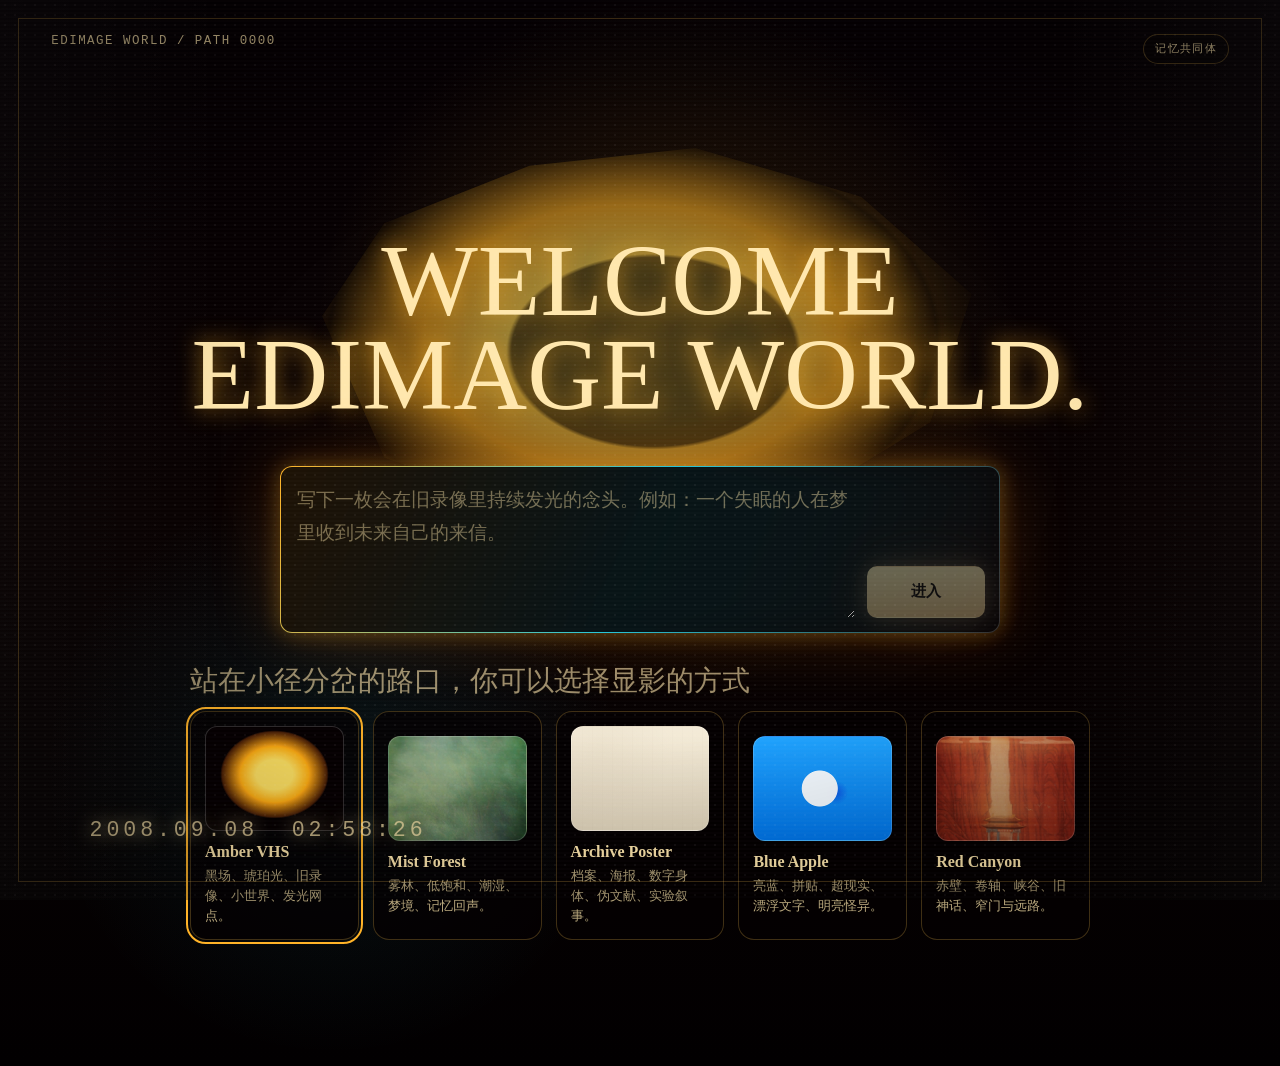
==== index.html @ e10f52cd "Add files via upload" ====
<!doctype html>
<html lang="zh-CN">
<head>
  <meta charset="UTF-8" />
  <meta name="viewport" content="width=device-width, initial-scale=1.0" />
  <title>EDIMAGE WORLD</title>

  <style>
    :root {
      --bg: #040002;
      --panel: rgba(5, 1, 2, 0.72);
      --panel-strong: rgba(5, 1, 2, 0.9);
      --text: #ffe7ad;
      --text-soft: rgba(255, 231, 173, 0.72);
      --text-faint: rgba(255, 231, 173, 0.42);
      --accent: #ffb328;
      --accent-hot: #ffdc5c;
      --accent-dark: #170905;
      --line: rgba(255, 198, 82, 0.24);
      --line-strong: rgba(255, 198, 82, 0.48);
      --cyan: #25c5d8;
      --danger: #e94f74;
      --shadow: 0 0 22px rgba(255, 180, 46, 0.32), 0 0 70px rgba(255, 123, 18, 0.2);
      --serif: "Iowan Old Style", "Songti SC", "STSong", "Noto Serif CJK SC", Georgia, serif;
      --mono: "Menlo", "Monaco", "Courier New", monospace;
      --ease: cubic-bezier(0.19, 1, 0.22, 1);
    }

    body[data-theme="amber"] {
      --bg: #040002;
      --panel: rgba(5, 1, 2, 0.72);
      --panel-strong: rgba(5, 1, 2, 0.9);
      --text: #ffe7ad;
      --text-soft: rgba(255, 231, 173, 0.72);
      --text-faint: rgba(255, 231, 173, 0.42);
      --accent: #ffb328;
      --accent-hot: #ffdc5c;
      --accent-dark: #170905;
      --line: rgba(255, 198, 82, 0.24);
      --line-strong: rgba(255, 198, 82, 0.48);
      --cyan: #25c5d8;
      --shadow: 0 0 22px rgba(255, 180, 46, 0.32), 0 0 70px rgba(255, 123, 18, 0.2);
      --serif: "Iowan Old Style", "Songti SC", "STSong", "Noto Serif CJK SC", Georgia, serif;
    }

    body[data-theme="mist"] {
      --bg: #07130d;
      --panel: rgba(12, 31, 23, 0.62);
      --panel-strong: rgba(8, 22, 16, 0.92);
      --text: #e8f1d4;
      --text-soft: rgba(232, 241, 212, 0.74);
      --text-faint: rgba(232, 241, 212, 0.42);
      --accent: #d4e8a3;
      --accent-hot: #f1ffd0;
      --accent-dark: #102015;
      --line: rgba(221, 239, 181, 0.25);
      --line-strong: rgba(221, 239, 181, 0.54);
      --cyan: #a5d4be;
      --shadow: 0 0 35px rgba(193, 224, 170, 0.22), 0 0 90px rgba(45, 97, 65, 0.38);
      --serif: Georgia, "Songti SC", serif;
    }

    body[data-theme="archive"] {
      --bg: #dededb;
      --panel: rgba(255, 255, 255, 0.72);
      --panel-strong: rgba(246, 246, 243, 0.94);
      --text: #1d1d1d;
      --text-soft: rgba(29, 29, 29, 0.68);
      --text-faint: rgba(29, 29, 29, 0.38);
      --accent: #345bc7;
      --accent-hot: #111111;
      --accent-dark: #ffffff;
      --line: rgba(0, 0, 0, 0.22);
      --line-strong: rgba(0, 0, 0, 0.45);
      --cyan: #345bc7;
      --shadow: 0 18px 80px rgba(0, 0, 0, 0.13);
      --serif: Didot, "Bodoni 72", Georgia, "Songti SC", serif;
    }

    body[data-theme="blueapple"] {
      --bg: #0087f7;
      --panel: rgba(255, 255, 255, 0.17);
      --panel-strong: rgba(255, 255, 255, 0.23);
      --text: #ffffff;
      --text-soft: rgba(255, 255, 255, 0.78);
      --text-faint: rgba(255, 255, 255, 0.46);
      --accent: #0714d8;
      --accent-hot: #ffffff;
      --accent-dark: #ffffff;
      --line: rgba(255, 255, 255, 0.38);
      --line-strong: rgba(255, 255, 255, 0.7);
      --cyan: #d6efff;
      --shadow: 0 20px 90px rgba(0, 48, 180, 0.25);
      --serif: Georgia, "Courier New", serif;
    }

    body[data-theme="redcanyon"] {
      --bg: #3b0802;
      --panel: rgba(42, 7, 2, 0.64);
      --panel-strong: rgba(33, 4, 1, 0.92);
      --text: #fff1d4;
      --text-soft: rgba(255, 241, 212, 0.76);
      --text-faint: rgba(255, 230, 190, 0.42);
      --accent: #d7aa62;
      --accent-hot: #ffe1a0;
      --accent-dark: #2a0702;
      --line: rgba(255, 218, 153, 0.28);
      --line-strong: rgba(255, 218, 153, 0.56);
      --cyan: #c3dfdf;
      --shadow: 0 20px 76px rgba(103, 18, 7, 0.44);
      --serif: "Iowan Old Style", "Songti SC", Georgia, serif;
    }

    * {
      box-sizing: border-box;
    }

    html {
      min-height: 100%;
      background: var(--bg);
    }

    body {
      min-height: 100vh;
      margin: 0;
      color: var(--text);
      font-family: var(--serif);
      background: var(--bg);
      overflow-x: hidden;
      transition: background 520ms ease, color 520ms ease;
    }

    body[data-theme="amber"] {
      background:
        radial-gradient(circle at 52% 32%, rgba(255, 186, 44, 0.13), transparent 22rem),
        radial-gradient(circle at 26% 72%, rgba(32, 181, 204, 0.1), transparent 18rem),
        linear-gradient(180deg, #050003 0%, #090202 48%, #020001 100%);
    }

    body[data-theme="mist"] {
      background:
        linear-gradient(rgba(11, 46, 29, 0.08), rgba(2, 20, 13, 0.34)),
        url("pic/skin-mist.jpeg") center / cover,
        linear-gradient(180deg, #5f8066 0%, #1b3d2c 48%, #07130d 100%);
    }

    body[data-theme="archive"] {
      background:
        linear-gradient(rgba(247, 239, 220, 0.42), rgba(226, 214, 190, 0.54)),
        radial-gradient(circle at 24% 18%, rgba(126, 101, 62, 0.12), transparent 28rem),
        radial-gradient(circle at 74% 82%, rgba(105, 85, 54, 0.1), transparent 24rem),
        linear-gradient(90deg, rgba(94, 74, 44, 0.035) 1px, transparent 1px),
        linear-gradient(180deg, #eee5d2 0%, #d9ccb3 100%);
      background-size: auto, auto, auto, 12px 12px, auto;
    }

    body[data-theme="blueapple"] {
      background:
        linear-gradient(rgba(0, 129, 238, 0.45), rgba(0, 117, 233, 0.68)),
        radial-gradient(circle at 50% 35%, rgba(255,255,255,0.16), transparent 18rem),
        linear-gradient(180deg, #1aa4ff 0%, #0075e9 100%);
    }

    body[data-theme="redcanyon"] {
      background:
        linear-gradient(rgba(54, 5, 0, 0.1), rgba(54, 5, 0, 0.38)),
        url("pic/skin-redcanyon.jpeg") center / cover,
        #3b0802;
    }

    body::before,
    body::after {
      position: fixed;
      inset: 0;
      pointer-events: none;
      content: "";
      z-index: 20;
    }

    body::before {
      opacity: 0.32;
      mix-blend-mode: screen;
      background-image:
        linear-gradient(rgba(255, 255, 255, 0.035) 50%, transparent 50%),
        radial-gradient(circle, rgba(255, 255, 255, 0.16) 1px, transparent 1.2px);
      background-size: 100% 4px, 10px 10px;
    }

    body[data-theme="archive"]::before {
      opacity: 0.16;
      mix-blend-mode: multiply;
      background-image:
        linear-gradient(rgba(0, 0, 0, 0.06) 50%, transparent 50%),
        radial-gradient(circle, rgba(0, 0, 0, 0.14) 1px, transparent 1.3px);
    }

    body[data-theme="redcanyon"]::before {
      opacity: 0.28;
      mix-blend-mode: multiply;
      background-image:
        linear-gradient(90deg, rgba(60, 7, 0, 0.18) 1px, transparent 1px),
        radial-gradient(circle, rgba(255, 236, 184, 0.1) 1px, transparent 1.3px);
      background-size: 18px 100%, 11px 11px;
    }

    body::after {
      background:
        linear-gradient(90deg, rgba(255,255,255,0.02), transparent 18%, transparent 82%, rgba(255,255,255,0.018)),
        radial-gradient(ellipse at center, transparent 46%, rgba(0,0,0,0.32) 100%);
    }

    button,
    textarea,
    input {
      font: inherit;
    }

    button {
      cursor: pointer;
    }

    .app {
      position: relative;
      min-height: 100vh;
      isolation: isolate;
    }

    .vhs-frame {
      position: fixed;
      inset: 18px;
      border: 1px solid var(--line);
      pointer-events: none;
      z-index: 5;
    }

    .status-line {
      position: fixed;
      left: clamp(18px, 4vw, 58px);
      right: clamp(18px, 4vw, 58px);
      top: clamp(14px, 3vw, 34px);
      display: flex;
      justify-content: space-between;
      gap: 16px;
      color: var(--text-soft);
      font-family: var(--mono);
      font-size: clamp(0.62rem, 1vw, 0.78rem);
      letter-spacing: 0.12em;
      text-transform: uppercase;
      z-index: 6;
    }

    .knowledge-btn {
      border: 1px solid var(--line);
      color: var(--text-soft);
      background: rgba(0, 0, 0, 0.14);
      border-radius: 999px;
      padding: 7px 11px;
      font-family: var(--mono);
      font-size: 0.68rem;
      letter-spacing: 0.12em;
      text-transform: uppercase;
    }

    body[data-theme="archive"] .knowledge-btn {
      background: rgba(255,255,255,0.45);
    }

    .timestamp {
      position: fixed;
      left: clamp(20px, 7vw, 116px);
      bottom: clamp(20px, 5vw, 58px);
      z-index: 6;
      color: var(--text-soft);
      font-family: var(--mono);
      font-size: clamp(0.82rem, 2vw, 1.35rem);
      letter-spacing: 0.18em;
      text-shadow: 0 0 18px currentColor;
    }

    .world-relic {
      position: fixed;
      top: clamp(90px, 12vh, 130px);
      left: 50%;
      width: min(54vw, 720px);
      aspect-ratio: 1.5 / 1;
      transform: translateX(-50%);
      pointer-events: none;
      opacity: 0.55;
      z-index: -1;
      animation: relicDrift 9s var(--ease) infinite alternate;
    }

    .relic-shell {
      position: absolute;
      inset: 1% 0 3%;
      border-radius: 48% 52% 44% 56% / 52% 44% 58% 46%;
      background:
        radial-gradient(ellipse at 52% 54%, rgba(0, 0, 0, 0.62) 0 28%, transparent 29%),
        radial-gradient(ellipse at 49% 51%, var(--accent-hot) 0 24%, var(--accent) 42%, rgba(0,0,0,0.3) 61%, transparent 62%),
        radial-gradient(ellipse at center, var(--accent), rgba(0,0,0,0.2) 72%, transparent 76%);
      box-shadow: var(--shadow);
      clip-path: polygon(4% 46%, 13% 25%, 34% 12%, 58% 8%, 82% 19%, 98% 41%, 92% 70%, 70% 91%, 39% 92%, 13% 78%);
      animation: eyeFloat 5.2s ease-in-out infinite;
    }

    body[data-theme="archive"] .world-relic {
      opacity: 0.22;
      filter: grayscale(1);
    }

    body[data-theme="blueapple"] .world-relic {
      opacity: 0.38;
      filter: hue-rotate(170deg) saturate(1.8);
    }

    body[data-theme="mist"] .world-relic {
      opacity: 0.42;
      filter: blur(1px) saturate(0.8);
    }

    body[data-theme="redcanyon"] .world-relic {
      opacity: 0.18;
      filter: sepia(1) hue-rotate(330deg) saturate(1.4);
    }

    .screen {
      display: none;
      min-height: 100vh;
      padding: clamp(86px, 12vh, 132px) clamp(18px, 5vw, 78px) clamp(96px, 14vh, 150px);
    }

    .screen.active {
      display: grid;
      animation: screenIn 700ms var(--ease) both;
    }

    .home {
      place-items: center;
    }

    .home-shell {
      position: relative;
      isolation: isolate;
      width: min(940px, 100%);
      margin-top: clamp(74px, 14vh, 150px);
      text-align: center;
    }

    .home-shell::before {
      position: absolute;
      left: 50%;
      top: clamp(-152px, -12vw, -74px);
      width: min(70vw, 720px);
      height: clamp(430px, 54vw, 620px);
      transform: translateX(-50%);
      pointer-events: none;
      content: "";
      opacity: 0;
      z-index: 0;
    }

    body[data-theme="archive"] .home-shell::before {
      background: url("pic/skin-archive.png") center top / contain no-repeat;
      opacity: 0.34;
      filter: saturate(0.72) contrast(0.92);
    }

    body[data-theme="blueapple"] .home-shell::before {
      background: url("pic/skin-blueapple.png") center top / contain no-repeat;
      opacity: 0.68;
      filter: saturate(1.04) contrast(0.96);
    }

    .eyebrow {
      margin: 0 0 18px;
      color: var(--text-soft);
      font-family: var(--mono);
      font-size: 0.72rem;
      letter-spacing: 0.28em;
      text-transform: uppercase;
    }

    h1 {
      position: relative;
      z-index: 1;
      margin: 0;
      text-wrap: balance;
      font-size: clamp(2.8rem, 8vw, 7.8rem);
      font-weight: 500;
      line-height: 0.92;
      text-shadow: 0 0 22px color-mix(in srgb, var(--accent) 58%, transparent);
    }

    .threshold {
      margin: clamp(18px, 3vw, 28px) auto 0;
      max-width: 760px;
      color: var(--text-soft);
      font-size: clamp(0.95rem, 1.65vw, 1.15rem);
      line-height: 1.9;
    }

    .oracle-box {
      position: relative;
      z-index: 2;
      width: min(720px, 100%);
      margin: clamp(28px, 4vw, 44px) auto 0;
      padding: 1px;
      background: linear-gradient(115deg, var(--accent), var(--cyan), rgba(255,255,255,0.18));
      border-radius: 12px;
      box-shadow: var(--shadow);
    }

    .oracle-inner {
      display: grid;
      grid-template-columns: 1fr auto;
      gap: 12px;
      align-items: end;
      padding: 14px;
      border-radius: 11px;
      background: var(--panel-strong);
      backdrop-filter: blur(16px);
    }

    textarea {
      width: 100%;
      min-height: 104px;
      resize: vertical;
      color: var(--text);
      border: 0;
      outline: 0;
      background: transparent;
      font-size: clamp(1rem, 2vw, 1.18rem);
      line-height: 1.75;
    }

    textarea::placeholder,
    input::placeholder {
      color: var(--text-faint);
    }

    .theme-selector {
      position: relative;
      z-index: 2;
      width: min(900px, 100%);
      margin: 30px auto 0;
      text-align: left;
    }

    .theme-title-row {
      display: flex;
      align-items: end;
      justify-content: space-between;
      gap: 16px;
      margin-bottom: 12px;
    }

    .theme-title-row h2 {
      margin: 0;
      font-size: clamp(1.05rem, 2.45vw, 1.72rem);
      font-weight: 500;
      opacity: 0.6;
      text-shadow: 0 0 10px color-mix(in srgb, var(--accent-hot) 10%, transparent);
    }

    .theme-title-row p {
      margin: 0;
      color: var(--text-soft);
      font-size: 0.92rem;
    }

    .theme-grid {
      display: grid;
      grid-template-columns: repeat(auto-fit, minmax(150px, 1fr));
      gap: 14px;
    }

    .theme-card {
      min-height: 190px;
      border: 1px solid var(--line);
      border-radius: 16px;
      padding: 14px;
      color: var(--text);
      background: var(--panel);
      text-align: left;
      transition: transform 220ms var(--ease), border-color 220ms var(--ease), box-shadow 220ms var(--ease);
    }

    .theme-card:hover {
      transform: translateY(-3px);
      border-color: var(--line-strong);
      box-shadow: var(--shadow);
    }

    .theme-card.active {
      outline: 2px solid var(--accent);
      outline-offset: 2px;
    }

    .theme-preview {
      display: block;
      height: 105px;
      margin-bottom: 12px;
      border-radius: 12px;
      border: 1px solid rgba(255,255,255,0.18);
    }

    .amber-preview {
      background:
        radial-gradient(ellipse at 50% 46%, #ffe273 0 19%, #ffb22a 35%, #45200a 54%, transparent 56%),
        radial-gradient(circle at 50% 54%, #22b9d0 0 15%, transparent 16%),
        radial-gradient(circle at 62% 58%, #5bc853 0 13%, transparent 14%),
        #050002;
      background-size: cover;
      filter: saturate(1.15);
    }

    .mist-preview {
      background:
        url("pic/skin-mist.jpeg") center / cover,
        radial-gradient(circle at 24% 18%, #c1d6b4, transparent 38%),
        radial-gradient(circle at 72% 70%, #183c2a, transparent 42%),
        linear-gradient(180deg, #88a983, #163522);
      filter: blur(0.2px);
    }

    .archive-preview {
      position: relative;
      background:
        linear-gradient(rgba(247, 239, 220, 0.62), rgba(226, 214, 190, 0.68)),
        url("pic/skin-archive.png") center / auto 92% no-repeat,
        radial-gradient(circle at 22% 18%, rgba(130, 104, 63, 0.13), transparent 52%),
        linear-gradient(90deg, rgba(94, 74, 44, 0.045) 1px, transparent 1px),
        linear-gradient(180deg, #f0e6d2, #d9ccb3);
      background-size: auto, auto 92%, auto, 10px 10px, auto;
      overflow: hidden;
    }

    .blueapple-preview {
      background:
        url("pic/skin-blueapple.png") center / auto 74% no-repeat,
        radial-gradient(circle at 48% 50%, rgba(255,255,255,.95) 0 20%, transparent 21%),
        radial-gradient(circle at 60% 54%, rgba(8,24,210,.45), transparent 12%),
        linear-gradient(180deg, #20a4ff, #0075e9);
      background-size: auto 74%, auto, auto, auto;
    }

    .redcanyon-preview {
      background:
        linear-gradient(rgba(65, 6, 0, 0.08), rgba(65, 6, 0, 0.32)),
        url("pic/skin-redcanyon.jpeg") center / cover,
        #8f1d0e;
    }

    .theme-card strong {
      display: block;
      margin-bottom: 5px;
      font-size: 1rem;
    }

    .theme-card small {
      color: var(--text-soft);
      line-height: 1.5;
    }

    .primary-btn,
    .ghost-btn,
    .choice-btn,
    .small-btn {
      border: 1px solid var(--line);
      color: var(--text);
      background: rgba(255, 255, 255, 0.05);
      transition: transform 220ms var(--ease), border-color 220ms var(--ease), background 220ms var(--ease), box-shadow 220ms var(--ease);
    }

    .primary-btn {
      min-width: 118px;
      min-height: 52px;
      padding: 0 18px;
      border-radius: 10px;
      color: var(--accent-dark);
      background: linear-gradient(180deg, var(--accent-hot), var(--accent));
      box-shadow: var(--shadow);
      font-size: 0.95rem;
      font-weight: 700;
    }

    body[data-theme="archive"] .primary-btn {
      color: #ffffff;
      background: #111111;
    }

    body[data-theme="blueapple"] .primary-btn {
      color: white;
      background: #0714d8;
    }

    body[data-theme="redcanyon"] .primary-btn {
      color: #2a0702;
      background: linear-gradient(180deg, #ffe1a0, #d7aa62);
    }

    .primary-btn:disabled,
    .small-btn:disabled {
      cursor: default;
      opacity: 0.42;
      filter: saturate(0.4);
    }

    .primary-btn:not(:disabled):hover,
    .ghost-btn:hover,
    .choice-btn:hover,
    .small-btn:hover {
      transform: translateY(-2px);
      border-color: var(--line-strong);
      box-shadow: var(--shadow);
    }

    .ghost-btn,
    .small-btn {
      min-height: 42px;
      padding: 0 14px;
      border-radius: 10px;
      font-size: 0.88rem;
      background: rgba(0, 0, 0, 0.12);
    }

    body[data-theme="archive"] .ghost-btn,
    body[data-theme="archive"] .small-btn {
      background: rgba(255,255,255,0.52);
    }

    .stage {
      width: min(1120px, 100%);
      margin: 0 auto;
      align-self: center;
    }

    .stage-header {
      display: flex;
      align-items: end;
      justify-content: space-between;
      gap: 24px;
      margin-bottom: clamp(24px, 4vw, 42px);
    }

    .stage-title {
      margin: 0;
      font-size: clamp(2rem, 5vw, 4.6rem);
      font-weight: 500;
      line-height: 1;
    }

    .stage-note {
      max-width: 520px;
      margin: 12px 0 0;
      color: var(--text-soft);
      line-height: 1.9;
    }

    .thought-strip,
    .length-input,
    .length-output,
    .story-panel,
    .result-panel,
    .meter,
    .path-card {
      border: 1px solid var(--line);
      border-radius: 14px;
      background: var(--panel);
      backdrop-filter: blur(16px);
      box-shadow: inset 0 0 50px rgba(255,255,255,0.035);
    }

    .thought-strip {
      margin-bottom: 22px;
      padding: 16px 18px;
      color: var(--text-soft);
    }

    .thought-strip span,
    .field-label,
    .meter-label,
    .path-label {
      display: block;
      margin-bottom: 8px;
      color: var(--text-soft);
      font-family: var(--mono);
      font-size: 0.68rem;
      letter-spacing: 0.16em;
      text-transform: uppercase;
    }

    .cards {
      display: grid;
      grid-template-columns: repeat(4, minmax(0, 1fr));
      gap: 14px;
    }

    .card {
      min-height: 270px;
      padding: 18px;
      border: 1px solid var(--line);
      border-radius: 16px;
      background: var(--panel);
      transform: translateY(16px) rotateX(18deg);
      opacity: 0;
      transform-origin: center bottom;
      backdrop-filter: blur(14px);
    }

    .card.revealed {
      animation: cardReveal 850ms var(--ease) both;
    }

    .card:nth-child(2).revealed {
      animation-delay: 120ms;
    }

    .card:nth-child(3).revealed {
      animation-delay: 240ms;
    }

    .card:nth-child(4).revealed {
      animation-delay: 360ms;
    }

    .card-kicker {
      display: flex;
      justify-content: space-between;
      gap: 10px;
      color: var(--text-soft);
      font-family: var(--mono);
      font-size: 0.65rem;
      letter-spacing: 0.16em;
      text-transform: uppercase;
    }

    .card-value {
      margin: 34px 0 16px;
      min-height: 74px;
      color: var(--accent-hot);
      font-size: clamp(1.22rem, 2.4vw, 1.62rem);
      line-height: 1.3;
    }

    .card-copy {
      margin: 0;
      color: var(--text-soft);
      font-size: 0.92rem;
      line-height: 1.8;
    }

    .card-options {
      display: grid;
      gap: 8px;
      margin-top: 16px;
    }

    .card-option {
      width: 100%;
      min-height: 38px;
      padding: 8px 10px;
      border: 1px solid var(--line);
      border-radius: 10px;
      color: var(--text-soft);
      background: rgba(255,255,255,0.04);
      text-align: left;
      line-height: 1.45;
    }

    .card-option.selected {
      color: var(--accent-dark);
      border-color: var(--accent);
      background: linear-gradient(180deg, var(--accent-hot), var(--accent));
    }

    body[data-theme="archive"] .card-option.selected,
    body[data-theme="blueapple"] .card-option.selected {
      color: white;
      background: var(--accent);
    }

    .card-custom {
      display: grid;
      grid-template-columns: 1fr auto;
      gap: 8px;
      margin-top: 10px;
    }

    input {
      width: 100%;
      height: 50px;
      padding: 0 14px;
      color: var(--text);
      border: 1px solid var(--line);
      border-radius: 10px;
      outline: none;
      background: rgba(255,255,255,0.06);
    }

    body[data-theme="archive"] input {
      background: rgba(255,255,255,0.62);
    }

    input:focus,
    textarea:focus {
      border-color: var(--line-strong);
    }

    .card-custom input {
      height: 38px;
      font-size: 0.86rem;
    }

    .length-panel {
      display: grid;
      grid-template-columns: 1.1fr 0.9fr;
      gap: 16px;
      align-items: stretch;
      margin-top: 16px;
    }

    .length-input {
      padding: 18px;
    }

    .length-actions {
      display: flex;
      flex-wrap: wrap;
      gap: 10px;
      margin-top: 12px;
    }

    .length-output {
      display: grid;
      align-content: center;
      padding: 18px;
    }

    .level {
      margin: 0 0 8px;
      color: var(--accent-hot);
      font-size: clamp(1.35rem, 3vw, 2.2rem);
    }

    .level-copy {
      margin: 0;
      color: var(--text-soft);
      line-height: 1.8;
    }

    .story-layout {
      display: grid;
      grid-template-columns: minmax(0, 1fr) 280px;
      gap: 18px;
    }

    .story-panel {
      min-height: 560px;
      padding: clamp(22px, 4vw, 46px);
    }

    .chapter-mark {
      display: flex;
      justify-content: space-between;
      gap: 12px;
      margin-bottom: 24px;
      color: var(--text-soft);
      font-family: var(--mono);
      font-size: 0.72rem;
      letter-spacing: 0.16em;
      text-transform: uppercase;
    }

    .story-text {
      color: var(--text);
      font-size: clamp(1.03rem, 1.8vw, 1.2rem);
      line-height: 2.05;
    }

    .story-text p {
      margin: 0 0 1.35em;
    }

    .choices {
      display: grid;
      gap: 10px;
      margin-top: 28px;
    }

    .choice-btn {
      width: 100%;
      min-height: 58px;
      padding: 14px 16px;
      border-radius: 12px;
      color: var(--text);
      text-align: left;
      line-height: 1.6;
      background: rgba(255,255,255,0.055);
    }

    .choice-btn small {
      display: block;
      margin-top: 6px;
      color: var(--text-soft);
      font-size: 0.82rem;
    }

    .custom-path {
      margin-top: 18px;
      padding: 14px;
      border: 1px solid color-mix(in srgb, var(--cyan) 52%, transparent);
      border-radius: 14px;
      background: rgba(255,255,255,0.06);
    }

    .custom-path p {
      margin: 0 0 10px;
      color: var(--text-soft);
      font-size: 0.9rem;
      line-height: 1.7;
    }

    .custom-path textarea {
      min-height: 82px;
      padding: 10px 0;
      border-top: 1px solid var(--line);
    }

    .custom-path-actions {
      display: flex;
      justify-content: flex-end;
      margin-top: 8px;
    }

    .side-panel {
      display: grid;
      gap: 12px;
      align-content: start;
    }

    .meter,
    .path-card {
      padding: 16px;
    }

    .meter-value {
      margin: 0 0 12px;
      color: var(--accent-hot);
      font-size: 1.45rem;
    }

    .path-list {
      display: grid;
      gap: 8px;
      margin: 0;
      padding: 0;
      list-style: none;
      color: var(--text-soft);
      font-size: 0.88rem;
      line-height: 1.6;
    }

    .toast {
      min-height: 20px;
      margin-top: 14px;
      color: var(--text-soft);
      font-size: 0.82rem;
      line-height: 1.6;
      opacity: 0;
      transform: translateY(6px);
      transition: opacity 280ms var(--ease), transform 280ms var(--ease);
    }

    .toast.show {
      opacity: 1;
      transform: translateY(0);
    }

    .result-panel {
      width: min(860px, 100%);
      margin: 0 auto;
      padding: clamp(24px, 5vw, 58px);
    }

    .result-title {
      margin: 0 0 12px;
      color: var(--accent-hot);
      font-size: clamp(2rem, 5vw, 4.8rem);
      font-weight: 500;
      line-height: 1.05;
    }

    .result-lede {
      margin: 0 0 32px;
      color: var(--text-soft);
      line-height: 1.9;
    }

    .final-body {
      color: var(--text);
      font-size: clamp(1rem, 1.7vw, 1.16rem);
      line-height: 2.05;
    }

    .path-summary {
      margin-top: 28px;
      padding-top: 18px;
      border-top: 1px solid var(--line);
      color: var(--text-soft);
      font-size: 0.92rem;
      line-height: 1.8;
    }

    .result-actions {
      display: flex;
      flex-wrap: wrap;
      gap: 10px;
      margin-top: 28px;
    }

    .modal {
      position: fixed;
      inset: 0;
      display: grid;
      place-items: center;
      padding: 22px;
      background: rgba(2, 0, 1, 0.62);
      backdrop-filter: blur(14px);
      z-index: 30;
    }

    .modal-panel {
      width: min(760px, 100%);
      max-height: min(760px, 88vh);
      overflow: auto;
      padding: clamp(22px, 4vw, 40px);
      border: 1px solid var(--line);
      border-radius: 16px;
      background: var(--panel-strong);
      box-shadow: var(--shadow);
    }

    .modal-head {
      display: flex;
      align-items: flex-start;
      justify-content: space-between;
      gap: 18px;
      margin-bottom: 18px;
    }

    .modal-title {
      margin: 0;
      color: var(--accent-hot);
      font-size: clamp(1.6rem, 4vw, 3rem);
      font-weight: 500;
    }

    .modal-copy {
      margin: 8px 0 0;
      color: var(--text-soft);
      line-height: 1.8;
    }

    .access-note {
      margin-top: 14px;
      padding: 12px 14px;
      border: 1px solid var(--line);
      border-radius: 10px;
      color: var(--text-soft);
      background: rgba(255,255,255,0.04);
      line-height: 1.7;
      font-size: 0.92rem;
    }

    .access-error {
      min-height: 22px;
      margin-top: 10px;
      color: var(--danger);
      line-height: 1.6;
      font-size: 0.92rem;
    }

    .knowledge-grid {
      display: grid;
      grid-template-columns: 1fr 1fr 1fr;
      gap: 10px;
      margin-bottom: 10px;
    }

    .knowledge-text {
      min-height: 160px;
      padding: 12px;
      border: 1px solid var(--line);
      border-radius: 10px;
      background: rgba(255,255,255,0.04);
    }

    .knowledge-list {
      display: grid;
      gap: 8px;
      margin-top: 16px;
      color: var(--text-soft);
      font-size: 0.9rem;
      line-height: 1.65;
    }

    .knowledge-item {
      padding: 10px;
      border: 1px solid var(--line);
      border-radius: 10px;
      background: rgba(255,255,255,0.04);
    }

    .hidden {
      display: none !important;
    }

    @media (max-width: 920px) {
      .world-relic {
        width: min(92vw, 620px);
        top: 78px;
        opacity: 0.36;
      }

      .home-shell {
        margin-top: clamp(120px, 20vh, 190px);
      }

      .cards,
      .length-panel,
      .story-layout {
        grid-template-columns: 1fr;
      }

      .theme-grid {
        grid-template-columns: 1fr;
      }

      .card {
        min-height: 210px;
      }

      .side-panel {
        grid-row: 1;
        grid-template-columns: 1fr 1fr;
      }
    }

    @media (max-width: 620px) {
      .vhs-frame {
        inset: 10px;
      }

      .status-line {
        align-items: flex-start;
        flex-direction: column;
        gap: 4px;
      }

      .timestamp {
        display: none;
      }

      .world-relic {
        top: 92px;
        width: 118vw;
        opacity: 0.24;
      }

      h1 {
        font-size: clamp(2.35rem, 10vw, 2.9rem);
        line-height: 0.96;
      }

      h1 .brand-line span {
        display: block;
      }

      .threshold {
        max-width: 34ch;
      }

      .oracle-inner {
        grid-template-columns: 1fr;
      }

      .primary-btn {
        width: 100%;
      }

      .stage-header,
      .theme-title-row {
        align-items: flex-start;
        flex-direction: column;
      }

      .side-panel,
      .knowledge-grid,
      .card-custom {
        grid-template-columns: 1fr;
      }
    }

    @keyframes relicDrift {
      from {
        transform: translateX(-50%) translateY(0) rotate(-1deg);
      }

      to {
        transform: translateX(-50%) translateY(10px) rotate(1deg);
      }
    }

    @keyframes eyeFloat {
      0%,
      100% {
        transform: translateY(0);
      }

      50% {
        transform: translateY(-10px);
      }
    }

    @keyframes screenIn {
      from {
        opacity: 0;
        transform: translateY(12px);
        filter: blur(8px);
      }

      to {
        opacity: 1;
        transform: translateY(0);
        filter: blur(0);
      }
    }

    @keyframes cardReveal {
      from {
        opacity: 0;
        transform: translateY(20px) rotateX(35deg);
        filter: blur(10px);
      }

      to {
        opacity: 1;
        transform: translateY(0) rotateX(0);
        filter: blur(0);
      }
    }

    @media (prefers-reduced-motion: reduce) {
      *,
      *::before,
      *::after {
        scroll-behavior: auto !important;
        animation-duration: 1ms !important;
        animation-iteration-count: 1 !important;
        transition-duration: 1ms !important;
      }
    }
  </style>
</head>

<body data-theme="amber">
  <div class="app">
    <div class="vhs-frame" aria-hidden="true"></div>

    <div class="status-line">
      <span id="pathCounter">EDIMAGE WORLD / PATH 0000</span>
      <button class="knowledge-btn" id="knowledgeOpenBtn" type="button">记忆共同体</button>
    </div>

    <div class="timestamp" id="timestamp" aria-hidden="true">2000.04.14&nbsp;&nbsp;14:10:00</div>

    <div class="world-relic" aria-hidden="true">
      <div class="relic-shell"></div>
    </div>

    <main>
      <section class="screen home active" data-screen="home">
        <div class="home-shell">
          <h1>
            <span>WELCOME</span><br />
            <span class="brand-line"><span>EDIMAGE</span> <span>WORLD.</span></span>
          </h1>

          <form class="oracle-box" id="ideaForm">
            <div class="oracle-inner">
              <textarea id="ideaInput" rows="4" placeholder="写下一枚会生长的念头。例如：一个失眠的人在梦里收到未来自己的来信。"></textarea>
              <button class="primary-btn" id="startBtn" type="submit" disabled>进入</button>
            </div>
          </form>

          <section class="theme-selector" id="themeSelector">
            <div class="theme-title-row">
              <div>
                <h2>站在小径分岔的路口，你可以选择显影的方式</h2>
              </div>
            </div>

            <div class="theme-grid">
              <button class="theme-card" type="button" data-theme="amber">
                <span class="theme-preview amber-preview"></span>
                <strong>Amber VHS</strong>
                <small>黑场、琥珀光、旧录像、小世界、发光网点。</small>
              </button>

              <button class="theme-card" type="button" data-theme="mist">
                <span class="theme-preview mist-preview"></span>
                <strong>Mist Forest</strong>
                <small>雾林、低饱和、潮湿、梦境、记忆回声。</small>
              </button>

              <button class="theme-card" type="button" data-theme="archive">
                <span class="theme-preview archive-preview"></span>
                <strong>Archive Poster</strong>
                <small>档案、海报、数字身体、伪文献、实验叙事。</small>
              </button>

              <button class="theme-card" type="button" data-theme="blueapple">
                <span class="theme-preview blueapple-preview"></span>
                <strong>Blue Apple</strong>
                <small>亮蓝、拼贴、超现实、漂浮文字、明亮怪异。</small>
              </button>

              <button class="theme-card" type="button" data-theme="redcanyon">
                <span class="theme-preview redcanyon-preview"></span>
                <strong>Red Canyon</strong>
                <small>赤壁、卷轴、峡谷、旧神话、窄门与远路。</small>
              </button>
            </div>
          </section>
        </div>
      </section>

      <section class="screen" data-screen="draw">
        <div class="stage">
          <div class="stage-header">
            <div>
              <p class="eyebrow">the cards are reading</p>
              <h2 class="stage-title">念头正在显影。</h2>
              <p class="stage-note">
                它会先获得类型标签、体裁、类型和文风。你可以选择智能推荐卡片，也可以写入自定义方向。
              </p>
            </div>
            <button class="ghost-btn" data-action="backHome" type="button">回到入口</button>
          </div>

          <div class="thought-strip">
            <span>first thought</span>
            <div id="thoughtEcho"></div>
          </div>

          <div class="cards" id="cardGrid"></div>

          <div class="length-panel">
            <div class="length-input">
              <label class="field-label" for="lengthInput">volume</label>
              <input id="lengthInput" type="text" placeholder="例如：很短 / 大概 1000 字 / 想玩久一点 / 长篇" />
              <div class="length-actions">
                <button class="small-btn" id="matchLengthBtn" type="button">匹配体量</button>
                <button class="primary-btn" id="enterStoryBtn" type="button" disabled>进入小径</button>
              </div>
            </div>

            <div class="length-output" id="lengthOutput">
              <p class="level">L3 标准互动短篇</p>
              <p class="level-copy">如果你没有指定体量，世界会默认给这枚念头 5 到 8 次分岔。</p>
            </div>
          </div>
        </div>
      </section>

      <section class="screen" data-screen="story">
        <div class="stage">
          <div class="stage-header">
            <div>
              <p class="eyebrow">interactive fiction</p>
              <h2 class="stage-title">小径已经打开。</h2>
            </div>
            <button class="ghost-btn" id="finishEarlyBtn" type="button">让故事浮出水面</button>
          </div>

          <div class="story-layout">
            <article class="story-panel">
              <div class="chapter-mark">
                <span id="chapterMark">chapter 01</span>
                <span id="styleMark">冷静诗性</span>
              </div>

              <div class="story-text" id="storyText"></div>
              <div class="choices" id="choices"></div>

              <div class="custom-path hidden" id="customPath">
                <p id="customPrompt">这里出现了一条不能被预设选项完全接住的小路。</p>
                <textarea id="customInput" rows="3" placeholder="写下你要做的事、要问的话，或你想让世界记住的句子。"></textarea>
                <div class="custom-path-actions">
                  <button class="primary-btn" id="customSubmitBtn" type="button">写入这条路</button>
                </div>
              </div>
            </article>

            <aside class="side-panel">
              <div class="meter">
                <p class="meter-label">look back</p>
                <p class="meter-value" id="undoCount">回望 2</p>
                <button class="small-btn" id="undoBtn" type="button">退回上一处岔路</button>
                <div class="toast" id="undoToast"></div>
              </div>

              <div class="path-card">
                <p class="path-label">path</p>
                <ul class="path-list" id="pathList"></ul>
              </div>
            </aside>
          </div>
        </div>
      </section>

      <section class="screen" data-screen="result">
        <div class="result-panel">
          <p class="eyebrow">the path has surfaced</p>
          <h2 class="result-title" id="resultTitle">便利店在梦里亮着</h2>
          <p class="result-lede" id="resultLede">这条路径暂时抵达了它的尽头。</p>
          <div class="final-body" id="finalBody"></div>
          <div class="path-summary" id="pathSummary"></div>

          <div class="result-actions">
            <button class="primary-btn" id="copyBtn" type="button">复制全文</button>
            <button class="ghost-btn" id="downloadBtn" type="button">下载 Markdown</button>
            <button class="ghost-btn" data-action="restart" type="button">回到入口</button>
          </div>
        </div>
      </section>
    </main>

    <section class="modal hidden" id="knowledgeModal" aria-label="EDIMAGE WORLD 知识库">
      <div class="modal-panel">
        <div class="modal-head">
          <div>
            <p class="eyebrow">world memory</p>
            <h2 class="modal-title">记忆共同体</h2>
            <p class="modal-copy">
              把小说片段、梦境碎片、地点设定或一句还没有归处的话存进世界。它们会同步进入共享知识库，并优先参与后续文本生成。
            </p>
          </div>
          <button class="ghost-btn" id="knowledgeCloseBtn" type="button">x</button>
        </div>

        <div class="knowledge-grid">
          <input id="knowledgeTitle" type="text" placeholder="标题，例如：夜间便利店" />
          <input id="knowledgeAuthor" type="text" placeholder="缔造者，例如：W / 匿名（选填）" />
          <input id="knowledgeTags" type="text" placeholder="标签，例如：梦境 / 货架 / 私语" />
        </div>

        <textarea class="knowledge-text" id="knowledgeText" rows="6" placeholder="输入你的灵思碎片，共创EDIMAGE WORLD的灵魂。"></textarea>

        <div class="result-actions">
          <button class="primary-btn" id="knowledgeSaveBtn" type="button">存入世界</button>
        </div>

        <div class="knowledge-list" id="knowledgeList"></div>
      </div>
    </section>

    <section class="modal hidden" id="accessModal" aria-label="EDIMAGE WORLD 体验码">
      <div class="modal-panel">
        <div class="modal-head">
          <div>
            <p class="eyebrow">threshold code</p>
            <h2 class="modal-title">输入体验码</h2>
            <p class="modal-copy">
              这条小径目前只向受邀体验者开放。体验码会在完成一篇完整互动文本后消耗 1 次。
            </p>
          </div>
          <button class="ghost-btn" id="accessCancelBtn" type="button">返回</button>
        </div>

        <input id="accessCodeInput" type="password" placeholder="输入体验码或开发者密码" autocomplete="off" />
        <div class="access-error" id="accessError"></div>
        <div class="result-actions">
          <button class="primary-btn" id="accessSubmitBtn" type="button">进入显影</button>
        </div>
        <div class="access-note" id="accessNote">
          体验码剩余次数会由本地后端记录。开发者密码不消耗次数。
        </div>
      </div>
    </section>
  </div>

  <script>
    function readStoredJson(key, fallback) {
      try {
        const value = localStorage.getItem(key);
        return value ? JSON.parse(value) : fallback;
      } catch (error) {
        localStorage.removeItem(key);
        return fallback;
      }
    }

    function readStoredText(key, fallback) {
      try {
        return localStorage.getItem(key) || fallback;
      } catch (error) {
        return fallback;
      }
    }

    function readStoredAccess() {
      const stored = readStoredJson("edimage-access", null);
      if (!stored) return null;

      // Developer access should not survive a refresh. Invite sessions may persist briefly.
      if (stored.mode === "developer") {
        try {
          localStorage.removeItem("edimage-access");
        } catch (error) {
          // Ignore storage cleanup failures.
        }
        return null;
      }

      return stored;
    }

    const themePlaceholders = {
      amber: "写下一枚会在旧录像里持续发光的念头。例如：一个失眠的人在梦里收到未来自己的来信。",
      mist: "写下一句像雾气一样缓慢蔓延的想法。例如：有人在潮湿山路上反复听见一座没建成的房子叫他回去。",
      archive: "写下一则像档案残页的线索。例如：某份展览手册里夹着一段不属于任何参展者的自述。",
      blueapple: "写下一颗明亮又古怪的种子。例如：一枚蓝色苹果在午后的操场中央开始替每个人保存秘密。",
      redcanyon: "写下一段通往远路与窄门的传闻。例如：有人穿过赤色峡谷，在断崖深处看见一座会移动的门楼。"
    };

    const state = {
      idea: "",
      theme: readStoredText("edimage-theme", "amber"),
      cards: null,
      cardOptions: null,
      level: {
        id: "L3",
        name: "标准互动短篇",
        rounds: "5 到 8 次分岔",
        copy: "如果你没有指定体量，世界会默认给这枚念头 5 到 8 次分岔。"
      },
      undoRemaining: 2,
      turn: 0,
      paragraphs: [],
      choices: [],
      path: [],
      history: [],
      customInput: null,
      finalStory: null,
      pendingIdea: "",
      access: readStoredAccess(),
      knowledgeEntries: [],
      storySessionId: "",
      storyCompleted: false,
      totalStoryCompletions: 0
    };

    const screens = [...document.querySelectorAll(".screen")];
    const themeButtons = [...document.querySelectorAll(".theme-card")];

    const ideaInput = document.querySelector("#ideaInput");
    const startBtn = document.querySelector("#startBtn");
    const pathCounterEl = document.querySelector("#pathCounter");
    const timestampEl = document.querySelector("#timestamp");
    const ideaForm = document.querySelector("#ideaForm");
    const cardGrid = document.querySelector("#cardGrid");
    const thoughtEcho = document.querySelector("#thoughtEcho");
    const lengthInput = document.querySelector("#lengthInput");
    const matchLengthBtn = document.querySelector("#matchLengthBtn");
    const lengthOutput = document.querySelector("#lengthOutput");
    const enterStoryBtn = document.querySelector("#enterStoryBtn");
    const storyText = document.querySelector("#storyText");
    const choicesEl = document.querySelector("#choices");
    const customPath = document.querySelector("#customPath");
    const customPrompt = document.querySelector("#customPrompt");
    const customInput = document.querySelector("#customInput");
    const customSubmitBtn = document.querySelector("#customSubmitBtn");
    const undoBtn = document.querySelector("#undoBtn");
    const undoCount = document.querySelector("#undoCount");
    const undoToast = document.querySelector("#undoToast");
    const pathList = document.querySelector("#pathList");
    const chapterMark = document.querySelector("#chapterMark");
    const styleMark = document.querySelector("#styleMark");
    const finishEarlyBtn = document.querySelector("#finishEarlyBtn");
    const resultTitle = document.querySelector("#resultTitle");
    const resultLede = document.querySelector("#resultLede");
    const finalBody = document.querySelector("#finalBody");
    const pathSummary = document.querySelector("#pathSummary");
    const copyBtn = document.querySelector("#copyBtn");
    const downloadBtn = document.querySelector("#downloadBtn");
    const knowledgeOpenBtn = document.querySelector("#knowledgeOpenBtn");
    const knowledgeModal = document.querySelector("#knowledgeModal");
    const knowledgeCloseBtn = document.querySelector("#knowledgeCloseBtn");
    const knowledgeTitle = document.querySelector("#knowledgeTitle");
    const knowledgeAuthor = document.querySelector("#knowledgeAuthor");
    const knowledgeTags = document.querySelector("#knowledgeTags");
    const knowledgeText = document.querySelector("#knowledgeText");
    const knowledgeSaveBtn = document.querySelector("#knowledgeSaveBtn");
    const knowledgeList = document.querySelector("#knowledgeList");
    const accessModal = document.querySelector("#accessModal");
    const accessCodeInput = document.querySelector("#accessCodeInput");
    const accessSubmitBtn = document.querySelector("#accessSubmitBtn");
    const accessCancelBtn = document.querySelector("#accessCancelBtn");
    const accessError = document.querySelector("#accessError");
    const accessNote = document.querySelector("#accessNote");

    const fallbackDecks = {
      tags: [
        ["梦境残片", "失落场所", "记忆回声"],
        ["温柔异变", "城市幽灵", "错位童年"],
        ["潮湿档案", "平行房间", "被遗忘的门"],
        ["静物叙事", "迷宫日常", "身份裂隙"],
        ["夜间水域", "私人神话", "过曝现实"]
      ],
      forms: ["互动短篇", "梦境档案", "伪日记", "分岔叙事", "调查记录", "开放小说"],
      genres: ["梦核", "都市异闻", "魔幻现实", "心理奇幻", "日常怪谈", "废墟浪漫"],
      styles: ["冷静诗性", "潮湿梦呓", "低频悬疑", "影像化白描", "温柔怪诞", "像旧录像一样缓慢"]
    };

    const cardCopy = {
      concept: "这些标签来自你的念头，会决定故事最先显影的意象和冲突。",
      form: "体裁会决定这个世界以什么容器保存你的 idea。",
      genre: "类型会决定现实偏移的方式、风险感和探索方向。",
      style: "文风会决定叙事的呼吸、光线和语言颗粒。"
    };

    setTheme(state.theme);
    startFloatingTimestamp();
    renderLength();
    hydrateKnowledgeEntries();
    hydrateStats();

    themeButtons.forEach((button) => {
      button.addEventListener("click", () => {
        setTheme(button.dataset.theme);
      });
    });

    ideaInput.addEventListener("input", () => {
      startBtn.disabled = ideaInput.value.trim().length < 2;
    });

    ideaForm.addEventListener("submit", async (event) => {
      event.preventDefault();

      const idea = ideaInput.value.trim();
      if (!idea) return;

      state.pendingIdea = idea;
      if (!hasDeveloperAccess()) {
        openAccessModal();
        return;
      }

      await beginIdeaFlow(idea);
    });

    async function beginIdeaFlow(idea) {
      if (!idea) return;

      startBtn.disabled = true;
      startBtn.textContent = "显影中";

      state.idea = idea;
      state.storySessionId = `story-${Date.now()}-${Math.random().toString(16).slice(2, 8)}`;
      state.storyCompleted = false;
      state.cards = await generateCards(idea);
      thoughtEcho.textContent = idea;

      renderCards();
      showScreen("draw");

      startBtn.textContent = "进入";
      startBtn.disabled = false;
    }

    matchLengthBtn.addEventListener("click", () => {
      state.level = matchLength(lengthInput.value);
      renderLength();
      enterStoryBtn.disabled = false;
    });

    enterStoryBtn.addEventListener("click", startStory);
    finishEarlyBtn.addEventListener("click", renderResult);
    customSubmitBtn.addEventListener("click", submitCustomPath);
    undoBtn.addEventListener("click", undoTurn);
    copyBtn.addEventListener("click", copyStory);
    downloadBtn.addEventListener("click", downloadStory);
    knowledgeOpenBtn.addEventListener("click", openKnowledgeModal);
    knowledgeCloseBtn.addEventListener("click", closeKnowledgeModal);
    knowledgeSaveBtn.addEventListener("click", saveKnowledgeEntry);
    accessSubmitBtn.addEventListener("click", validateAccessAndContinue);
    accessCancelBtn.addEventListener("click", closeAccessModal);
    accessCodeInput.addEventListener("keydown", (event) => {
      if (event.key === "Enter") validateAccessAndContinue();
      if (event.key === "Escape") closeAccessModal();
    });

    knowledgeModal.addEventListener("click", (event) => {
      if (event.target === knowledgeModal) closeKnowledgeModal();
    });

    document.querySelectorAll("[data-action='backHome'], [data-action='restart']").forEach((button) => {
      button.addEventListener("click", resetToHome);
    });

    function setTheme(theme) {
      state.theme = theme || "amber";
      document.body.dataset.theme = state.theme;
      localStorage.setItem("edimage-theme", state.theme);
      ideaInput.placeholder = themePlaceholders[state.theme] || themePlaceholders.amber;

      themeButtons.forEach((button) => {
        button.classList.toggle("active", button.dataset.theme === state.theme);
      });
    }

    function startFloatingTimestamp() {
      const seed = new Date(Date.UTC(
        1999 + Math.floor(Math.random() * 27),
        Math.floor(Math.random() * 12),
        1 + Math.floor(Math.random() * 28),
        Math.floor(Math.random() * 24),
        Math.floor(Math.random() * 60),
        Math.floor(Math.random() * 60)
      ));

      const render = () => {
        const year = seed.getUTCFullYear();
        const month = String(seed.getUTCMonth() + 1).padStart(2, "0");
        const day = String(seed.getUTCDate()).padStart(2, "0");
        const hours = String(seed.getUTCHours()).padStart(2, "0");
        const minutes = String(seed.getUTCMinutes()).padStart(2, "0");
        const seconds = String(seed.getUTCSeconds()).padStart(2, "0");
        timestampEl.innerHTML = `${year}.${month}.${day}&nbsp;&nbsp;${hours}:${minutes}:${seconds}`;
        seed.setUTCSeconds(seed.getUTCSeconds() + 1);
      };

      render();
      window.setInterval(render, 1000);
    }

    async function hydrateStats() {
      try {
        const response = await fetch("/api/stats");
        const result = await response.json();
        if (response.ok && result.ok) {
          state.totalStoryCompletions = Number(result.totalStoryCompletions || 0);
          renderPathCounter();
        }
      } catch (error) {
        renderPathCounter();
      }
    }

    function renderPathCounter() {
      const count = String(Number(state.totalStoryCompletions || 0)).padStart(4, "0");
      pathCounterEl.textContent = `EDIMAGE WORLD / PATH ${count}`;
    }

    function hasDeveloperAccess() {
      return state.access?.mode === "developer";
    }

    function openAccessModal() {
      accessError.textContent = "";
      accessCodeInput.value = "";
      accessNote.textContent = "体验码会在完成一篇完整互动文本后消耗 1 次。开发者密码不消耗次数。";
      accessModal.classList.remove("hidden");
      window.setTimeout(() => accessCodeInput.focus(), 60);
    }

    function closeAccessModal() {
      accessModal.classList.add("hidden");
      state.pendingIdea = "";
      startBtn.disabled = ideaInput.value.trim().length < 2;
      startBtn.textContent = "进入";
    }

    async function validateAccessAndContinue() {
      const code = accessCodeInput.value.trim();
      if (!code) {
        accessError.textContent = "请输入体验码。";
        return;
      }

      accessSubmitBtn.disabled = true;
      accessSubmitBtn.textContent = "验证中";
      accessError.textContent = "";

      try {
        const response = await fetch("/api/access/validate", {
          method: "POST",
          headers: { "Content-Type": "application/json" },
          body: JSON.stringify({ code })
        });
        const result = await response.json();

        if (!response.ok || !result.ok) {
          accessError.textContent = result.error || "体验码不可用。";
          accessNote.textContent = typeof result.remaining === "number"
            ? `体验名额剩余 ${result.remaining} 次。`
            : "请确认体验码是否正确，或联系网站所有者。";
          return;
        }

        state.access = {
          mode: result.mode,
          remaining: result.remaining,
          sessionId: result.sessionId || `${Date.now()}-${Math.random().toString(16).slice(2)}`,
          completed: false
        };
        if (state.access.mode === "invite") {
          localStorage.setItem("edimage-access", JSON.stringify(state.access));
        }
        accessModal.classList.add("hidden");
        await beginIdeaFlow(state.pendingIdea || ideaInput.value.trim());
      } catch (error) {
        accessError.textContent = "本地后端没有回应，请确认 server.mjs 正在运行。";
      } finally {
        accessSubmitBtn.disabled = false;
        accessSubmitBtn.textContent = "进入显影";
      }
    }

    function showScreen(name) {
      screens.forEach((screen) => {
        screen.classList.toggle("active", screen.dataset.screen === name);
      });

      window.scrollTo({ top: 0, behavior: "smooth" });
    }

    async function apiGenerate(stage, payload) {
      const response = await fetch("/api/generate", {
        method: "POST",
        headers: { "Content-Type": "application/json" },
        body: JSON.stringify({ stage, payload })
      });

      if (!response.ok) {
        throw new Error("api generate failed");
      }

      return response.json();
    }

    async function generateCards(idea) {
      try {
        const cards = await apiGenerate("cards", {
          idea,
          theme: state.theme,
          knowledgeBase: getKnowledgeContext(),
          requirement: "所有推荐卡片必须根据用户 idea 智能生成，禁止通用模板。"
        });

        return normalizeCardResponse(cards, idea);
      } catch (error) {
        const fallback = drawCards(idea);
        state.cardOptions = makeFallbackCardOptions(fallback);
        return fallback;
      }
    }

    function normalizeCardResponse(cards, idea) {
      const fallback = drawCards(idea);

      const conceptCandidates = normalizeConceptCandidates(
        cards.cards?.concept ||
        cards.candidates?.conceptTags ||
        cards.conceptCandidates ||
        [cards.conceptTags || cards.concept || fallback.concept]
      );

      const formCandidates = normalizeStringCandidates(
        cards.cards?.form ||
        cards.candidates?.form ||
        cards.formCandidates ||
        [cards.form || fallback.form]
      );

      const genreCandidates = normalizeStringCandidates(
        cards.cards?.genre ||
        cards.candidates?.genre ||
        cards.genreCandidates ||
        [cards.genre || fallback.genre]
      );

      const styleCandidates = normalizeStringCandidates(
        cards.cards?.style ||
        cards.candidates?.style ||
        cards.styleCandidates ||
        [cards.style || fallback.style]
      );

      state.cardOptions = {
        concept: conceptCandidates,
        form: formCandidates,
        genre: genreCandidates,
        style: styleCandidates
      };

      return {
        concept: conceptCandidates[0] || fallback.concept,
        form: formCandidates[0] || fallback.form,
        genre: genreCandidates[0] || fallback.genre,
        style: styleCandidates[0] || fallback.style,
        explanations: cards.explanations || {
          conceptTags: cards.analysis || cardCopy.concept,
          form: cardCopy.form,
          genre: cardCopy.genre,
          style: cardCopy.style
        }
      };
    }

    function normalizeConceptCandidates(candidates) {
      return ensureArray(candidates)
        .map((candidate) => {
          if (Array.isArray(candidate)) return candidate;
          if (typeof candidate === "object" && candidate?.title) return [candidate.title];
          return String(candidate).split(/[、,/，|]/);
        })
        .map((candidate) => candidate.map((item) => String(item).trim()).filter(Boolean).slice(0, 4))
        .filter((candidate) => candidate.length)
        .slice(0, 5);
    }

    function normalizeStringCandidates(candidates) {
      return ensureArray(candidates)
        .map((candidate) => {
          if (typeof candidate === "object") {
            return candidate.title || candidate.value || candidate.label || JSON.stringify(candidate);
          }
          return String(candidate);
        })
        .map((candidate) => candidate.trim())
        .filter(Boolean)
        .slice(0, 5);
    }

    function ensureArray(value) {
      if (Array.isArray(value)) return value;
      if (value === undefined || value === null) return [];
      return [value];
    }

    function makeFallbackCardOptions(fallback) {
      return {
        concept: [
          fallback.concept,
          ["未命名地点", fallback.concept[1] || "隐秘回声", "异常物件"],
          ["私人梦路", "轻微偏移", "回声场景"]
        ],
        form: [fallback.form, "梦境档案", "分岔叙事"],
        genre: [fallback.genre, "梦核", "日常怪谈"],
        style: [fallback.style, "低频悬疑", "温柔怪诞"]
      };
    }

    function seedFrom(text) {
      return [...text].reduce((sum, char, index) => sum + char.charCodeAt(0) * (index + 3), 17);
    }

    function pick(list, seed, offset = 0) {
      return list[(seed + offset) % list.length];
    }

    function drawCards(idea) {
      const seed = seedFrom(idea);
      let tagSet = pick(fallbackDecks.tags, seed);

      if (/梦|睡|醒|夜|房间/.test(idea)) {
        tagSet = ["梦境残片", "平行房间", "记忆回声"];
      }

      if (/便利店|街|城市|路|站|电梯/.test(idea)) {
        tagSet = ["失落场所", "城市幽灵", "温柔异变"];
      }

      if (/水|河|雨|海|湖|潮/.test(idea)) {
        tagSet = ["夜间水域", "潮湿档案", "被遗忘的门"];
      }

      return {
        concept: tagSet,
        form: pick(fallbackDecks.forms, seed, 2),
        genre: /梦|醒|睡/.test(idea) ? "梦核" : pick(fallbackDecks.genres, seed, 4),
        style: pick(fallbackDecks.styles, seed, 6),
        explanations: null
      };
    }

    function renderCards() {
      const cards = [
        ["concept", "TYPE TAGS", state.cards.concept.join(" / "), state.cards.explanations?.conceptTags || cardCopy.concept],
        ["form", "FORM", state.cards.form, state.cards.explanations?.form || cardCopy.form],
        ["genre", "GENRE", state.cards.genre, state.cards.explanations?.genre || cardCopy.genre],
        ["style", "VOICE", state.cards.style, state.cards.explanations?.style || cardCopy.style]
      ];

      cardGrid.innerHTML = cards.map((card, index) => {
        const category = card[0];
        return `
          <article class="card">
            <div class="card-kicker"><span>${card[1]}</span><span>0${index + 1}</span></div>
            <div class="card-value">${escapeHtml(card[2])}</div>
            <p class="card-copy">${escapeHtml(card[3])}</p>
            ${renderCardOptions(category)}
            <div class="card-custom">
              <input type="text" data-card-custom="${category}" placeholder="自定义 ${card[1].toLowerCase()}" />
              <button class="small-btn" type="button" data-card-apply="${category}">写入</button>
            </div>
          </article>
        `;
      }).join("");

      requestAnimationFrame(() => {
        document.querySelectorAll(".card").forEach((card) => card.classList.add("revealed"));
      });

      cardGrid.querySelectorAll("[data-card-option]").forEach((button) => {
        button.addEventListener("click", () => {
          setCardValue(button.dataset.cardOption, button.dataset.value);
        });
      });

      cardGrid.querySelectorAll("[data-card-apply]").forEach((button) => {
        button.addEventListener("click", () => {
          const category = button.dataset.cardApply;
          const input = cardGrid.querySelector(`[data-card-custom="${category}"]`);
          setCardValue(category, input.value.trim());
        });
      });
    }

    function renderCardOptions(category) {
      const options = state.cardOptions?.[category] || [];
      const selected = getCardDisplayValue(category);

      return `
        <div class="card-options">
          ${options.map((option) => {
            const value = Array.isArray(option) ? option.join(" / ") : String(option);
            const active = value === selected ? " selected" : "";
            return `<button class="card-option${active}" type="button" data-card-option="${category}" data-value="${escapeHtml(value)}">${escapeHtml(value)}</button>`;
          }).join("")}
        </div>
      `;
    }

    function getCardDisplayValue(category) {
      if (category === "concept") return state.cards.concept.join(" / ");
      return state.cards[category];
    }

    function setCardValue(category, rawValue) {
      const value = String(rawValue || "").trim();
      if (!value) return;

      if (category === "concept") {
        state.cards.concept = value.split(/[、,/，|]/).map((item) => item.trim()).filter(Boolean).slice(0, 4);
      } else {
        state.cards[category] = value;
      }

      state.cards.explanations = {
        ...(state.cards.explanations || {}),
        [category === "concept" ? "conceptTags" : category]: "这张卡片来自你的选择，将直接影响后续文本的推理方向。"
      };

      renderCards();
    }

    function matchLength(value) {
      const text = value.trim();
      const number = text.match(/(\d{2,7})/);
      const words = number ? Number(number[1]) : null;

      if (words !== null) {
        if (words < 800) return level("L1", "火花片段", "1 到 3 次分岔", "它会像一枚短促的闪光，迅速照出核心场景。");
        if (words < 3000) return level("L2", "短篇梦境", "3 到 5 次分岔", "它会保留梦的速度，让场景在几次选择里完成一次变形。");
        if (words < 10000) return level("L3", "标准互动短篇", "5 到 8 次分岔", "这条小径有足够的空间，让一个念头长成完整故事。");
        if (words < 50000) return level("L4", "深入章节", "8 到 15 次分岔", "你选择了更长的停留，地点、人物和异常会慢慢显影。");
        return level("L5", "开放篇章", "15 次以上分岔", "它会以长程方式展开，像一片需要多次进入的地形。");
      }

      if (/很短|短|片段|一点|几百/.test(text)) return level("L1", "火花片段", "1 到 3 次分岔", "它会像一枚短促的闪光，迅速照出核心场景。");
      if (/梦|小故事|短篇|一千|1000/.test(text)) return level("L2", "短篇梦境", "3 到 5 次分岔", "它会保留梦的速度，让场景在几次选择里完成一次变形。");
      if (/章节|长一点|久一点|慢慢|探索/.test(text)) return level("L4", "深入章节", "8 到 15 次分岔", "你选择了更长的停留，地点、人物和异常会慢慢显影。");
      if (/长篇|开放|一直|持续|很多/.test(text)) return level("L5", "开放篇章", "15 次以上分岔", "它会以长程方式展开，像一片需要多次进入的地形。");

      return level("L3", "标准互动短篇", "5 到 8 次分岔", "这条小径有足够的空间，让一个念头长成完整故事。");
    }

    function level(id, name, rounds, copy) {
      return { id, name, rounds, copy };
    }

    function renderLength() {
      lengthOutput.innerHTML = `
        <p class="level">${state.level.id} ${state.level.name}</p>
        <p class="level-copy">${state.level.copy}<br />预计 ${state.level.rounds}。</p>
      `;
    }

    async function startStory() {
      enterStoryBtn.disabled = true;
      enterStoryBtn.textContent = "开门中";

      state.undoRemaining = 2;
      state.turn = 0;
      state.path = [];
      state.history = [];
      state.finalStory = null;

      const opening = await generateOpening();

      state.paragraphs = [opening.text || opening.scene || openingParagraph()];
      state.choices = normalizeChoices(opening.choices || opening.options || makeChoices());
      state.customInput = normalizeCustomInput(opening.customInput);

      styleMark.textContent = state.cards.style;

      renderStory();
      showScreen("story");

      enterStoryBtn.textContent = "进入小径";
      enterStoryBtn.disabled = false;
    }

    async function generateOpening() {
      try {
        return await apiGenerate("story_opening", {
          idea: state.idea,
          cards: state.cards,
          level: state.level,
          theme: state.theme,
          knowledgeBase: getKnowledgeContext(),
          instruction: "生成必须严格围绕用户 idea，不得套用通用模板；选项数量根据情节需要决定。"
        });
      } catch (error) {
        return {
          text: openingParagraph(),
          choices: makeChoices(),
          customInput: shouldOfferCustomInput()
        };
      }
    }

    function openingParagraph() {
      const tag = state.cards.concept[0];
      return `你把这个念头交给 EDIMAGE WORLD 之后，世界先沉默了一会儿。光从你选择的皮肤里渗出，慢慢照亮最初的句子。${tag}从句子的边缘浮出来，贴着你的脚边延伸成一条小径。你知道，只要再往前一步，原先那句话就不再只是你的想法。`;
    }

    function makeChoices() {
      const idea = state.idea;
      const tag = state.cards?.concept?.[state.turn % state.cards.concept.length] || "那个念头";

      if (/信|来信|消息|短信|邮件/.test(idea)) {
        return [
          `拆开那封与“${tag}”有关的信。`,
          "先检查信封背面是否有第二层文字。",
          "把信放回原处，观察世界因此发生的变化。"
        ];
      }

      if (/便利店|商店|货架/.test(idea)) {
        return [
          "走向最深处那排没有标价的货架。",
          "询问收银员为什么店外一直没有天亮。",
          "拿起一件与你最初念头有关的商品。"
        ];
      }

      if (/梦|睡|醒/.test(idea)) {
        return [
          "确认自己是否真的还在梦里。",
          "跟随梦中反复出现的声音。",
          "寻找能让自己醒来的物件。"
        ];
      }

      if (/水|河|海|雨|湖/.test(idea)) {
        return [
          "把手伸进水面，摸索底下的东西。",
          "沿着水流反方向走。",
          "询问倒影为什么比你先一步行动。"
        ];
      }

      return [
        `靠近与“${tag}”有关的异常。`,
        "停下来，听这个世界先说话。",
        "把最初的念头再低声说一遍。"
      ];
    }

    async function choose(choice) {
      const choiceText = typeof choice === "string" ? choice : choice.label;

      state.history.push({
        turn: state.turn,
        paragraphs: [...state.paragraphs],
        path: [...state.path],
        choices: [...state.choices],
        customInput: state.customInput
      });

      state.path.push(choiceText);
      state.turn += 1;

      setChoicesLoading();

      const step = await generateStoryStep(choiceText);

      state.paragraphs.push(step.text || step.scene || nextParagraph(choiceText));

      if (step.shouldEnd || state.turn >= maxTurnsByLevel() || /收束|结束|浮出水面/.test(choiceText)) {
        await renderResult();
        return;
      }

      state.choices = normalizeChoices(step.choices || step.options || makeChoices());
      state.customInput = normalizeCustomInput(step.customInput);

      renderStory();
    }

    async function submitCustomPath() {
      const value = customInput.value.trim();
      if (!value) return;

      customInput.value = "";
      await choose(`自定义：${value}`);
    }

    async function generateStoryStep(choice) {
      try {
        return await apiGenerate("story_step", {
          idea: state.idea,
          cards: state.cards,
          level: state.level,
          theme: state.theme,
          path: state.path,
          paragraphs: state.paragraphs,
          selectedChoice: choice,
          turn: state.turn,
          knowledgeBase: getKnowledgeContext(),
          instruction: "必须优先回应用户选择。如果用户选择为自定义内容，必须把自定义内容转化为下一段叙事因果。选项数量不固定。"
        });
      } catch (error) {
        return {
          text: nextParagraph(choice),
          choices: makeChoices(),
          customInput: shouldOfferCustomInput()
        };
      }
    }

    function normalizeChoices(choices) {
      return ensureArray(choices)
        .map((choice) => {
          if (typeof choice === "string") {
            return { label: choice, description: "" };
          }

          return {
            label: choice.label || choice.title || choice.text || choice.value || "继续向前。",
            description: choice.description || choice.reason || choice.intent || "",
            risk: choice.risk || ""
          };
        })
        .filter((choice) => choice.label)
        .slice(0, 4);
    }

    function normalizeCustomInput(custom) {
      if (!custom) return null;

      if (typeof custom === "string") {
        return {
          enabled: true,
          prompt: custom,
          placeholder: "写下你要做的事、要问的话，或你想让世界记住的句子。"
        };
      }

      return {
        enabled: Boolean(custom.enabled),
        prompt: custom.prompt || custom.label || "这里出现了一条不能被预设选项完全接住的小路。",
        placeholder: custom.placeholder || "写下你要做的事、要问的话，或你想让世界记住的句子。"
      };
    }

    function shouldOfferCustomInput() {
      const enabled = state.turn === 0 || /梦|信|门|房间|问|说|名字/.test(state.idea);
      return enabled
        ? {
            enabled: true,
            prompt: "如果这些选项都没有接住你的直觉，你也可以写下一条自己的路。",
            placeholder: "输入你想做的事、说的话、写下的记忆或选择。"
          }
        : { enabled: false };
    }

    function maxTurnsByLevel() {
      const map = {
        L1: 2,
        L2: 4,
        L3: 6,
        L4: 10,
        L5: 16
      };

      return map[state.level.id] || 6;
    }

    function setChoicesLoading() {
      choicesEl.innerHTML = `<button class="choice-btn" type="button" disabled>小径正在继续显影……</button>`;
    }

    function nextParagraph(choice) {
      const tag = state.cards.concept[state.turn % state.cards.concept.length] || "异常";
      return `你选择了“${choice}”。这句话落下去的时候，周围的世界像被重新校准。${tag}不再只是卡片上的词，它开始拥有重量：可能是一扇门、一件物品、一段被谁故意删去的记忆。你意识到，这条小径并不是在带你离开最初的 idea，而是在逼近它真正害怕说出口的部分。`;
    }

    function renderStory() {
      chapterMark.textContent = `chapter ${String(state.turn + 1).padStart(2, "0")}`;
      storyText.innerHTML = state.paragraphs.map((paragraph) => `<p>${escapeHtml(paragraph)}</p>`).join("");

      choicesEl.innerHTML = state.choices.map((choice) => `
        <button class="choice-btn" type="button">
          ${escapeHtml(choice.label)}
          ${choice.description ? `<small>${escapeHtml(choice.description)}</small>` : ""}
        </button>
      `).join("");

      choicesEl.querySelectorAll("button").forEach((button, index) => {
        button.addEventListener("click", () => choose(state.choices[index]));
      });

      renderCustomPath();

      undoCount.textContent = `回望 ${state.undoRemaining}`;
      undoBtn.disabled = state.history.length === 0 || state.undoRemaining === 0;

      renderPath();
    }

    function renderCustomPath() {
      const enabled = Boolean(state.customInput?.enabled);
      customPath.classList.toggle("hidden", !enabled);

      if (enabled) {
        customPrompt.textContent = state.customInput.prompt;
        customInput.placeholder = state.customInput.placeholder;
      }
    }

    function renderPath() {
      if (state.path.length === 0) {
        pathList.innerHTML = `<li>第一处岔路还没有被选择。</li>`;
        return;
      }

      pathList.innerHTML = state.path.map((choice, index) => `<li>${index + 1}. ${escapeHtml(choice)}</li>`).join("");
    }

    function undoTurn() {
      if (state.undoRemaining === 0) {
        showToast("没有更多回望了。小径开始收拢。");
        return;
      }

      const previous = state.history.pop();
      if (!previous) return;

      state.undoRemaining -= 1;
      state.turn = previous.turn;
      state.paragraphs = previous.paragraphs;
      state.path = previous.path;
      state.choices = previous.choices;
      state.customInput = previous.customInput || null;

      renderStory();

      const copy = state.undoRemaining === 0
        ? "最后一次回望已经发生。接下来的路会记住你的脚步。"
        : `你回到了上一处岔路。还剩 ${state.undoRemaining} 次回望的机会。`;

      showToast(copy);
    }

    function showToast(copy) {
      undoToast.textContent = copy;
      undoToast.classList.add("show");

      window.clearTimeout(showToast.timer);

      showToast.timer = window.setTimeout(() => {
        undoToast.classList.remove("show");
      }, 3400);
    }

    async function renderResult() {
      const finalStory = await generateFinalStory();
      state.finalStory = finalStory;

      const title = finalStory.title || makeTitle();
      const lede = finalStory.openingLine || finalStory.lede || "这条路径暂时抵达了它的尽头。";
      const body = textToParagraphs(finalStory.body || state.paragraphs.concat(endingParagraph()).join("\n\n"));

      resultTitle.textContent = title;
      resultLede.textContent = lede;
      finalBody.innerHTML = body;

      pathSummary.innerHTML = `
        <strong>路径摘要</strong><br />
        ${escapeHtml(state.path.length ? state.path.join(" → ") : "你停在了第一处光亮之前。")}<br /><br />
        <strong>抽取卡片</strong><br />
        ${escapeHtml(`${state.cards.concept.join(" / ")} · ${state.cards.form} · ${state.cards.genre} · ${state.cards.style} · ${state.level.id} ${state.level.name}`)}
      `;

      await completeAccessIfNeeded();
      await completeStoryIfNeeded();
      showScreen("result");
    }

    async function completeAccessIfNeeded() {
      if (!state.access || state.access.mode !== "invite" || state.access.completed) return;

      try {
        const response = await fetch("/api/access/complete", {
          method: "POST",
          headers: { "Content-Type": "application/json" },
          body: JSON.stringify({ sessionId: state.access.sessionId })
        });
        const result = await response.json();
        if (!response.ok || !result.ok) return;
        state.access.completed = true;
        state.access.remaining = result.remaining;
        localStorage.setItem("edimage-access", JSON.stringify(state.access));
      } catch (error) {
        // 完成计数失败不阻断用户拿到当前文本；下次验证仍以后端为准。
      }
    }

    async function completeStoryIfNeeded() {
      if (!state.storySessionId || state.storyCompleted) return;

      try {
        const response = await fetch("/api/story/complete", {
          method: "POST",
          headers: { "Content-Type": "application/json" },
          body: JSON.stringify({ sessionId: state.storySessionId })
        });
        const result = await response.json();
        if (!response.ok || !result.ok) return;
        state.storyCompleted = true;
        state.totalStoryCompletions = Number(result.totalStoryCompletions || state.totalStoryCompletions || 0);
        renderPathCounter();
      } catch (error) {
        // 累计数失败不阻断用户拿到文本。
      }
    }

    async function generateFinalStory() {
      try {
        return await apiGenerate("finalize", {
          idea: state.idea,
          cards: state.cards,
          level: state.level,
          theme: state.theme,
          path: state.path,
          paragraphs: state.paragraphs,
          knowledgeBase: getKnowledgeContext(),
          instruction: "最终文本必须忠实整合用户 idea、路径选择、知识库和已生成正文，不得突然偏离主题。"
        });
      } catch (error) {
        return {
          title: makeTitle(),
          openingLine: "这条路径暂时抵达了它的尽头。",
          body: state.paragraphs.concat(endingParagraph()).join("\n\n")
        };
      }
    }

    function textToParagraphs(text) {
      return String(text)
        .split(/\n{2,}/)
        .map((paragraph) => paragraph.trim())
        .filter(Boolean)
        .map((paragraph) => `<p>${escapeHtml(paragraph)}</p>`)
        .join("");
    }

    function makeTitle() {
      const titleMap = {
        "梦核": "梦里那圈正在变亮的光",
        "都市异闻": "城市边缘的发光小径",
        "魔幻现实": "一处不肯解释自己的房间",
        "心理奇幻": "回望发生之前",
        "日常怪谈": "便利店在夜里亮着",
        "废墟浪漫": "水面保存了旧日期"
      };

      return titleMap[state.cards.genre] || "小径分岔处的故事";
    }

    function endingParagraph() {
      return `最后，光慢慢退回世界的边缘。你站在原地，发现最初写下的念头已经变得陌生了一点，也更像一篇小说。它没有完全结束，只是暂时停在这里，等下一次有人把另一枚碎片交给世界。`;
    }

    function storyMarkdown() {
      const title = resultTitle.textContent;
      const bodyText = [...finalBody.querySelectorAll("p")].map((p) => p.textContent).join("\n\n");
      const path = state.path.length ? state.path.join(" -> ") : "未选择";

      return `# ${title}

${resultLede.textContent}

${bodyText}

## 路径摘要

${path}

## 抽取卡片

${state.cards.concept.join(" / ")} · ${state.cards.form} · ${state.cards.genre} · ${state.cards.style} · ${state.level.id} ${state.level.name}
`;
    }

    async function copyStory() {
      const text = storyMarkdown();

      try {
        await navigator.clipboard.writeText(text);
        copyBtn.textContent = "已复制";
        window.setTimeout(() => (copyBtn.textContent = "复制全文"), 1600);
      } catch (error) {
        copyBtn.textContent = "复制受限";
        window.setTimeout(() => (copyBtn.textContent = "复制全文"), 1600);
      }
    }

    function downloadStory() {
      const blob = new Blob([storyMarkdown()], { type: "text/markdown;charset=utf-8" });
      const url = URL.createObjectURL(blob);
      const link = document.createElement("a");

      link.href = url;
      link.download = "edimage-world-story.md";
      link.click();

      URL.revokeObjectURL(url);
    }

    function resetToHome() {
      state.idea = "";
      state.cards = null;
      state.cardOptions = null;
      state.undoRemaining = 2;
      state.turn = 0;
      state.paragraphs = [];
      state.choices = [];
      state.path = [];
      state.history = [];
      state.customInput = null;
      state.finalStory = null;
      state.storySessionId = "";
      state.storyCompleted = false;
      state.level = level("L3", "标准互动短篇", "5 到 8 次分岔", "如果你没有指定体量，世界会默认给这枚念头 5 到 8 次分岔。");

      ideaInput.value = "";
      lengthInput.value = "";
      startBtn.disabled = true;
      enterStoryBtn.disabled = true;

      renderLength();
      showScreen("home");
    }

    function openKnowledgeModal() {
      hydrateKnowledgeEntries();
      renderKnowledgeList();
      knowledgeModal.classList.remove("hidden");
    }

    function closeKnowledgeModal() {
      knowledgeModal.classList.add("hidden");
    }

    function getKnowledgeContext() {
      return state.knowledgeEntries
        .slice(-8)
        .map((entry) => `标题：${entry.title}\n缔造者：${entry.author || "匿名缔造者"}\n标签：${entry.tags}\n正文：${entry.text}`)
        .join("\n\n---\n\n");
    }

    async function hydrateKnowledgeEntries() {
      try {
        const response = await fetch("/api/knowledge");
        const result = await response.json();
        if (response.ok && result.ok && Array.isArray(result.entries)) {
          state.knowledgeEntries = result.entries;
          renderKnowledgeList();
        }
      } catch (error) {
        // 共享知识库读取失败时，不阻断当前创作流。
      }
    }

    async function saveKnowledgeEntry() {
      const title = knowledgeTitle.value.trim() || "未命名碎片";
      const author = knowledgeAuthor.value.trim();
      const tags = knowledgeTags.value.trim();
      const text = knowledgeText.value.trim();

      if (!text) return;

      const draftEntry = {
        title,
        author,
        tags,
        text
      };

      knowledgeTitle.value = "";
      knowledgeAuthor.value = "";
      knowledgeTags.value = "";
      knowledgeText.value = "";

      try {
        const response = await fetch("/api/knowledge", {
          method: "POST",
          headers: { "Content-Type": "application/json" },
          body: JSON.stringify(draftEntry)
        });
        if (response.ok) {
          await hydrateKnowledgeEntries();
        }
      } catch (error) {
        // 后端写入失败时不打断创作，但不会伪造本地成功。
      }
    }

    function renderKnowledgeList() {
      const entries = state.knowledgeEntries;

      if (!entries.length) {
        knowledgeList.innerHTML = `<div class="knowledge-item">记忆共同体暂时还没有条目。知识库为空时，文本生成完全依赖智能体推理。</div>`;
        return;
      }

      knowledgeList.innerHTML = entries.slice().reverse().map((entry) => `
        <div class="knowledge-item">
          <strong>${escapeHtml(entry.title)}</strong><br />
          ${escapeHtml(entry.author || "匿名缔造者")} · ${escapeHtml(entry.tags || "未标记")}<br />
          ${escapeHtml(entry.text.slice(0, 140))}${entry.text.length > 140 ? "..." : ""}
        </div>
      `).join("");
    }

    function escapeHtml(value) {
      return String(value)
        .replaceAll("&", "&amp;")
        .replaceAll("<", "&lt;")
        .replaceAll(">", "&gt;")
        .replaceAll('"', "&quot;")
        .replaceAll("'", "&#039;");
    }
  </script>
</body>
</html>
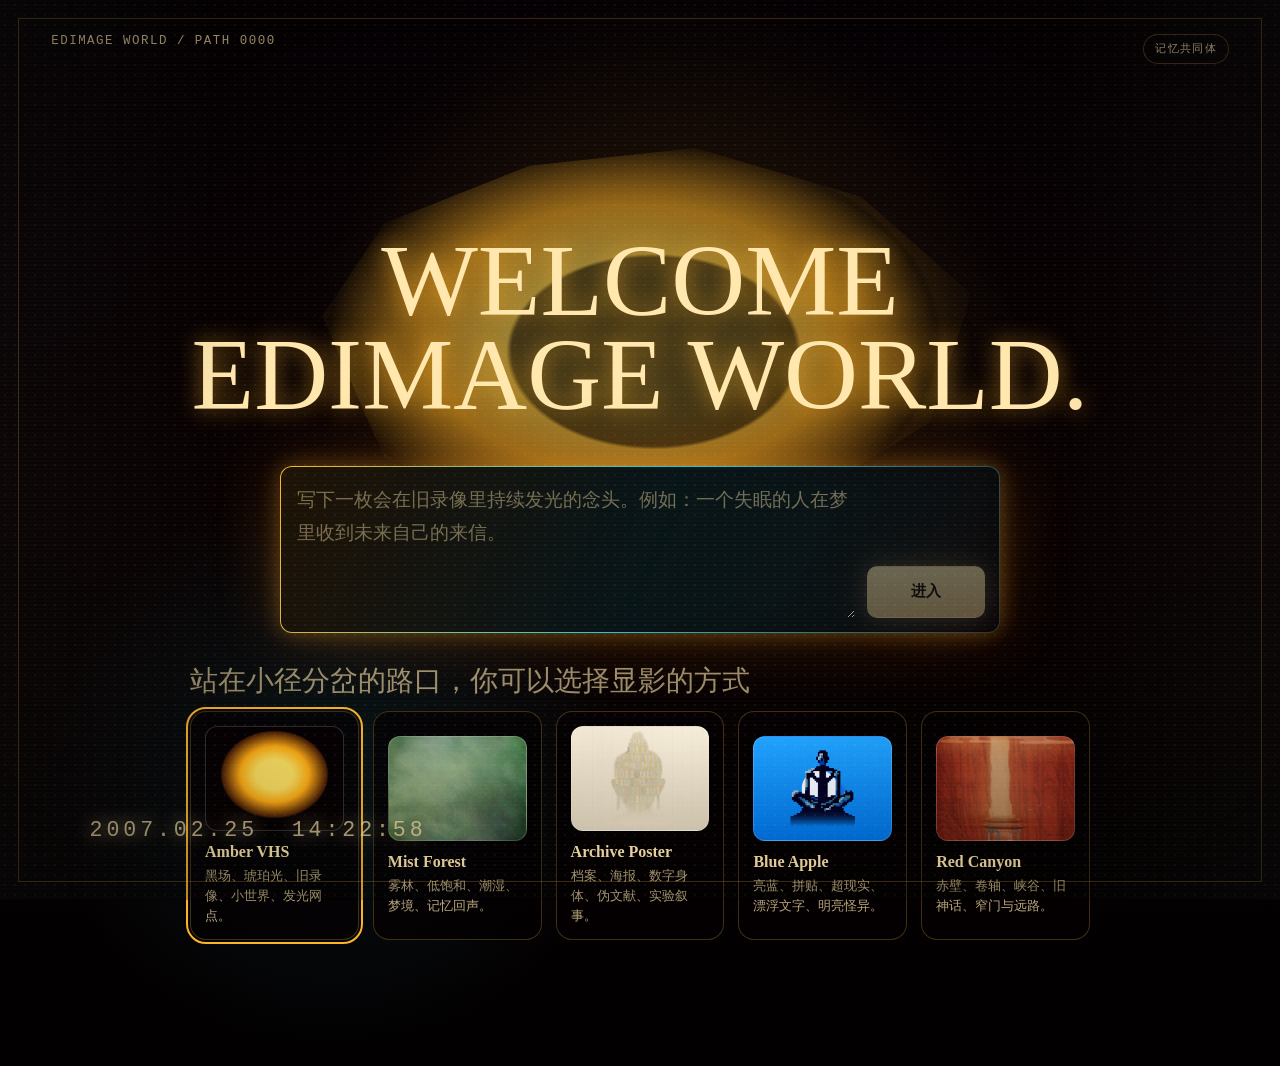
==== commit 354779ed: "Add files via upload" ====
--- a/index.html
+++ b/index.html
@@ -1540,6 +1540,7 @@
       theme: readStoredText("edimage-theme", "amber"),
       cards: null,
       cardOptions: null,
+      cardDrawNonce: "",
       level: {
         id: "L3",
         name: "标准互动短篇",
@@ -1613,22 +1614,22 @@
 
     const fallbackDecks = {
       tags: [
-        ["梦境残片", "失落场所", "记忆回声"],
-        ["温柔异变", "城市幽灵", "错位童年"],
-        ["潮湿档案", "平行房间", "被遗忘的门"],
-        ["静物叙事", "迷宫日常", "身份裂隙"],
-        ["夜间水域", "私人神话", "过曝现实"]
+        ["城市幽灵", "往日回响", "创伤记忆"],
+        ["私人梦路", "童年梦核", "后室"],
+        ["城市幽灵", "私人梦路", "往日回响"],
+        ["创伤记忆", "后室", "童年梦核"],
+        ["往日回响", "私人梦路", "城市幽灵"]
       ],
-      forms: ["互动短篇", "梦境档案", "伪日记", "分岔叙事", "调查记录", "开放小说"],
-      genres: ["梦核", "都市异闻", "魔幻现实", "心理奇幻", "日常怪谈", "废墟浪漫"],
-      styles: ["冷静诗性", "潮湿梦呓", "低频悬疑", "影像化白描", "温柔怪诞", "像旧录像一样缓慢"]
+      forms: ["日记体", "散文体", "软件对话", "纪实档案", "严肃文学", "现代诗", "网文"],
+      genres: ["都市", "爱情", "惊悚", "爽感逆袭", "梦核", "怪谈", "恐怖", "犯罪", "喜剧", "古代"],
+      styles: ["荒诞文学", "存在主义", "实验小说", "哲学科幻", "犯罪悬疑网文", "浪漫主义"]
     };
 
     const cardCopy = {
       concept: "这些标签来自你的念头，会决定故事最先显影的意象和冲突。",
-      form: "体裁会决定这个世界以什么容器保存你的 idea。",
-      genre: "类型会决定现实偏移的方式、风险感和探索方向。",
-      style: "文风会决定叙事的呼吸、光线和语言颗粒。"
+      form: "体裁会决定这段故事以日记、档案、诗或网文等何种容器显影。",
+      genre: "类型会决定故事的现实偏移方式、冲突密度与情节推进方向。",
+      style: "这里的流派会决定语言的思想倾向、叙事肌理和回望方式。"
     };
 
     setTheme(state.theme);
@@ -1854,11 +1855,13 @@
 
     async function generateCards(idea) {
       try {
+        state.cardDrawNonce = `${Date.now()}-${Math.random().toString(16).slice(2)}`;
         const cards = await apiGenerate("cards", {
           idea,
           theme: state.theme,
+          drawNonce: state.cardDrawNonce,
           knowledgeBase: getKnowledgeContext(),
-          requirement: "所有推荐卡片必须根据用户 idea 智能生成，禁止通用模板。"
+          requirement: "所有推荐卡片必须根据用户 idea 智能生成，禁止通用模板；同一个 idea 再抽一次也要重新洗牌。"
         });
 
         return normalizeCardResponse(cards, idea);
@@ -1871,6 +1874,7 @@
 
     function normalizeCardResponse(cards, idea) {
       const fallback = drawCards(idea);
+      const drawSeed = seedFrom(`${idea}|${state.theme}|${state.cardDrawNonce || Date.now()}`);
 
       const conceptCandidates = normalizeConceptCandidates(
         cards.cards?.concept ||
@@ -1907,18 +1911,38 @@
         style: styleCandidates
       };
 
+      const selectedConcept = pickCandidate(conceptCandidates, drawSeed, 1) || fallback.concept;
+      const selectedForm = pickCandidate(formCandidates, drawSeed, 2) || fallback.form;
+      const selectedGenre = pickCandidate(genreCandidates, drawSeed, 3) || fallback.genre;
+      const selectedStyle = pickCandidate(styleCandidates, drawSeed, 4) || fallback.style;
+
       return {
-        concept: conceptCandidates[0] || fallback.concept,
-        form: formCandidates[0] || fallback.form,
-        genre: genreCandidates[0] || fallback.genre,
-        style: styleCandidates[0] || fallback.style,
+        concept: selectedConcept,
+        form: selectedForm,
+        genre: selectedGenre,
+        style: selectedStyle,
         explanations: cards.explanations || {
-          conceptTags: cards.analysis || cardCopy.concept,
+          conceptTags: formatAnalysisSummary(cards.analysis) || cardCopy.concept,
           form: cardCopy.form,
           genre: cardCopy.genre,
           style: cardCopy.style
         }
       };
+    }
+
+    function pickCandidate(candidates, seed, offset = 0) {
+      if (!Array.isArray(candidates) || candidates.length === 0) return null;
+      return candidates[(seed + offset) % candidates.length];
+    }
+
+    function formatAnalysisSummary(analysis) {
+      if (!analysis) return "";
+      if (typeof analysis === "string") return analysis;
+
+      const keywords = Array.isArray(analysis.keywords) ? analysis.keywords.slice(0, 3).join("、") : "";
+      const mood = Array.isArray(analysis.moodVector) ? analysis.moodVector.slice(0, 2).join("、") : "";
+      const atmosphere = analysis.atmosphere || analysis.sceneTemplate || "";
+      return [keywords && `关键词：${keywords}`, mood && `情绪：${mood}`, atmosphere].filter(Boolean).join("；");
     }
 
     function normalizeConceptCandidates(candidates) {
@@ -1956,12 +1980,12 @@
       return {
         concept: [
           fallback.concept,
-          ["未命名地点", fallback.concept[1] || "隐秘回声", "异常物件"],
-          ["私人梦路", "轻微偏移", "回声场景"]
+          ["城市幽灵", fallback.concept[1] || "往日回响", "创伤记忆"],
+          ["私人梦路", "童年梦核", "后室"]
         ],
-        form: [fallback.form, "梦境档案", "分岔叙事"],
-        genre: [fallback.genre, "梦核", "日常怪谈"],
-        style: [fallback.style, "低频悬疑", "温柔怪诞"]
+        form: [fallback.form, "纪实档案", "现代诗"],
+        genre: [fallback.genre, "梦核", "怪谈"],
+        style: [fallback.style, "实验小说", "存在主义"]
       };
     }
 
@@ -1978,15 +2002,15 @@
       let tagSet = pick(fallbackDecks.tags, seed);
 
       if (/梦|睡|醒|夜|房间/.test(idea)) {
-        tagSet = ["梦境残片", "平行房间", "记忆回声"];
+        tagSet = ["私人梦路", "童年梦核", "后室"];
       }
 
       if (/便利店|街|城市|路|站|电梯/.test(idea)) {
-        tagSet = ["失落场所", "城市幽灵", "温柔异变"];
+        tagSet = ["城市幽灵", "往日回响", "创伤记忆"];
       }
 
       if (/水|河|雨|海|湖|潮/.test(idea)) {
-        tagSet = ["夜间水域", "潮湿档案", "被遗忘的门"];
+        tagSet = ["私人梦路", "往日回响", "创伤记忆"];
       }
 
       return {
@@ -2144,7 +2168,7 @@
           level: state.level,
           theme: state.theme,
           knowledgeBase: getKnowledgeContext(),
-          instruction: "生成必须严格围绕用户 idea，不得套用通用模板；选项数量根据情节需要决定。"
+          instruction: "生成必须严格围绕用户 idea，不得套用通用模板；先根据体裁/类型/流派决定叙事视角和文本形态；选项数量根据情节需要决定。"
         });
       } catch (error) {
         return {
@@ -2157,7 +2181,7 @@
 
     function openingParagraph() {
       const tag = state.cards.concept[0];
-      return `你把这个念头交给 EDIMAGE WORLD 之后，世界先沉默了一会儿。光从你选择的皮肤里渗出，慢慢照亮最初的句子。${tag}从句子的边缘浮出来，贴着你的脚边延伸成一条小径。你知道，只要再往前一步，原先那句话就不再只是你的想法。`;
+      return fallbackParagraphByForm("opening", tag);
     }
 
     function makeChoices() {
@@ -2254,7 +2278,7 @@
           selectedChoice: choice,
           turn: state.turn,
           knowledgeBase: getKnowledgeContext(),
-          instruction: "必须优先回应用户选择。如果用户选择为自定义内容，必须把自定义内容转化为下一段叙事因果。选项数量不固定。"
+          instruction: "必须优先回应用户选择。如果用户选择为自定义内容，必须把自定义内容转化为下一段叙事因果。继续执行已选体裁/类型/流派，不要退回统一第二人称。选项数量不固定。"
         });
       } catch (error) {
         return {
@@ -2329,7 +2353,7 @@
 
     function nextParagraph(choice) {
       const tag = state.cards.concept[state.turn % state.cards.concept.length] || "异常";
-      return `你选择了“${choice}”。这句话落下去的时候，周围的世界像被重新校准。${tag}不再只是卡片上的词，它开始拥有重量：可能是一扇门、一件物品、一段被谁故意删去的记忆。你意识到，这条小径并不是在带你离开最初的 idea，而是在逼近它真正害怕说出口的部分。`;
+      return fallbackParagraphByForm("step", tag, choice);
     }
 
     function renderStory() {
@@ -2482,7 +2506,7 @@
           path: state.path,
           paragraphs: state.paragraphs,
           knowledgeBase: getKnowledgeContext(),
-          instruction: "最终文本必须忠实整合用户 idea、路径选择、知识库和已生成正文，不得突然偏离主题。"
+          instruction: "最终文本必须忠实整合用户 idea、路径选择、知识库和已生成正文，并保持已选体裁的文本形态，不得突然偏离主题或退回普通第二人称。"
         });
       } catch (error) {
         return {
@@ -2516,7 +2540,59 @@
     }
 
     function endingParagraph() {
-      return `最后，光慢慢退回世界的边缘。你站在原地，发现最初写下的念头已经变得陌生了一点，也更像一篇小说。它没有完全结束，只是暂时停在这里，等下一次有人把另一枚碎片交给世界。`;
+      return fallbackParagraphByForm("ending", state.cards.concept[0] || "念头");
+    }
+
+    function fallbackParagraphByForm(kind, tag, choice = "") {
+      const form = state.cards?.form || "";
+      const genre = state.cards?.genre || "";
+      const style = state.cards?.style || "";
+      const idea = state.idea || "这个念头";
+
+      if (form === "日记体") {
+        if (kind === "opening") return `2006.04.14，14:10。\n我把“${idea}”写在纸页边缘，墨水没有干，${tag}却先从字缝里渗出来。它不像灵感，更像一条很久以前就埋在我房间里的路。`;
+        if (kind === "step") return `我记录下刚才的决定：“${choice}”。写完这句，${tag}改变了位置，像有人偷偷翻动了我的日记。我开始怀疑，这不是选择，而是我终于承认自己曾经来过这里。`;
+        return `我合上这一页时，${tag}还在纸背发亮。故事没有结束，只是被我暂时夹进了某个日期里。`;
+      }
+
+      if (form === "软件对话") {
+        if (kind === "opening") return `[WORLD_BOOT]\ninput="${idea}"\nstatus=unstable\n系统检测到 ${tag} 正在覆盖默认场景。用户界面短暂闪烁，随后弹出一条无法关闭的提示：请不要相信第一条路径。`;
+        if (kind === "step") return `[USER_ACTION]\n${choice}\n[WORLD_RESPONSE]\n${tag} 已更新叙事权限。上一轮文本被标记为“可疑但有效”，新的分支正在从未保存的缓存里长出来。`;
+        return `[SESSION_SAVED]\n${tag} 被写入 EDIMAGE WORLD。部分日志缺失，部分缺失正在反过来证明它存在。`;
+      }
+
+      if (form === "纪实档案") {
+        if (kind === "opening") return `档案编号 EW-${String(seedFrom(idea)).slice(0, 4)}。\n摘录对象：${idea}。\n初步判断：${tag} 并非隐喻，而是一组被误存为文学材料的现场痕迹。以下内容来自残页、口述与一段无法确认来源的录音。`;
+        if (kind === "step") return `补充材料：当事路径选择为“${choice}”。\n记录员注意到，${tag} 在此处第一次与前文发生交叉，原本独立的证词开始互相指认。`;
+        return `结案附注：${tag} 仍未被解释。档案暂封，但所有复印件都在夜间出现了同一行批注。`;
+      }
+
+      if (form === "现代诗") {
+        if (kind === "opening") return `${idea}\n被放在光里\n没有立刻融化\n\n${tag} 在句子的背面\n轻轻敲门\n像一枚不知道该归还给谁的梦`;
+        if (kind === "step") return `“${choice}”\n落下去\n不是声音\n\n${tag} 偏移了一厘米\n世界因此\n露出它缝合过的地方`;
+        return `${tag} 退到页边\n仍然亮着\n\n这不是结束\n只是小径\n把下一行留给后来的人`;
+      }
+
+      if (form === "网文") {
+        if (kind === "opening") return `没人想到，${idea} 会在这一刻变成真的。更没人想到，第一个显影的不是路，而是${tag}。它一出现，周围所有规则都像被强行改写，连空气里都多了一种即将反转的味道。`;
+        if (kind === "step") return `选择“${choice}”之后，局面彻底变了。${tag} 不再躲在暗处，它直接把下一层冲突推到眼前：要么顺着它继续走，要么亲手撕开这个世界最不想暴露的设定。`;
+        return `当一切暂时落定，${tag} 仍然没有消失。真正的底牌还没翻开，但这条路径已经留下了足够明显的裂缝。`;
+      }
+
+      if (form === "严肃文学") {
+        if (kind === "opening") return `很久以后，关于“${idea}”的记忆仍会在某个普通下午返回。那时，${tag} 尚未显露出它的全部含义，只是在一段日常生活的边缘，像一枚被人故意留下的钉子。`;
+        if (kind === "step") return `当“${choice}”成为事实，人物之间原本松散的关系忽然收紧。${tag} 不再只是象征，它进入了生活的细部，进入沉默、迟疑和那些没有被说出口的责任。`;
+        return `故事停在这里，并不是因为问题已经解决，而是因为${tag}终于变成了无法再回避的现实。`;
+      }
+
+      if (/犯罪|悬疑/.test(genre + style)) {
+        if (kind === "opening") return `第一份线索来自“${idea}”。它看起来像一件无害的小事，直到${tag}出现在错误的时间、错误的位置，并且没有任何人愿意承认见过它。`;
+        if (kind === "step") return `“${choice}”让时间线出现了新的缺口。${tag} 被重新放回证据链时，所有人都意识到，真正的问题不是它从哪里来，而是谁一直在替它遮掩。`;
+      }
+
+      if (kind === "opening") return `最初只有“${idea}”这一句话。后来，${tag} 从句子的暗处浮起，像一块不肯沉下去的旧影。世界没有解释它，只是把第一处岔路轻轻推到眼前。`;
+      if (kind === "step") return `“${choice}”改变了场景的重心。${tag} 开始拥有重量，前文里看似偶然的细节也因此转向，像在提醒这条路并不是随机生成的。`;
+      return `${tag} 慢慢退回世界边缘。故事没有完全结束，只是暂时停在这里，等下一枚灵思碎片把它再次唤醒。`;
     }
 
     function storyMarkdown() {
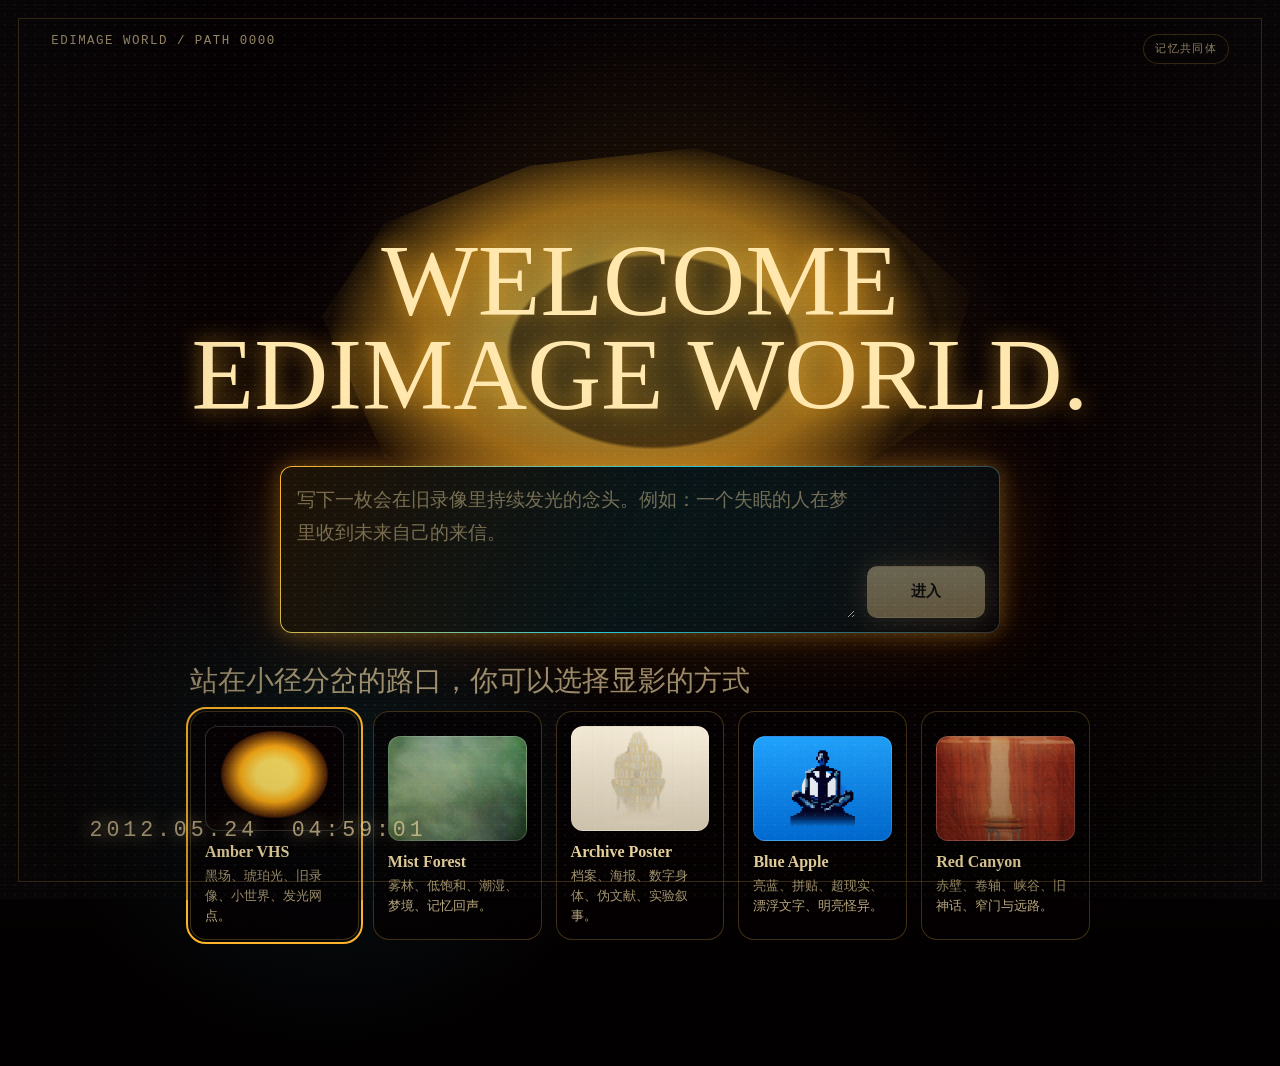
==== commit fe325fb8: "Improve narrative generation and card dedupe" ====
--- a/index.html
+++ b/index.html
@@ -1034,11 +1034,32 @@
       width: min(760px, 100%);
       max-height: min(760px, 88vh);
       overflow: auto;
+      scrollbar-width: thin;
+      scrollbar-color: color-mix(in srgb, var(--accent) 38%, transparent) transparent;
       padding: clamp(22px, 4vw, 40px);
       border: 1px solid var(--line);
       border-radius: 16px;
       background: var(--panel-strong);
       box-shadow: var(--shadow);
+    }
+
+    .modal-panel::-webkit-scrollbar {
+      width: 8px;
+    }
+
+    .modal-panel::-webkit-scrollbar-track {
+      background: transparent;
+      margin: 14px 0;
+    }
+
+    .modal-panel::-webkit-scrollbar-thumb {
+      border: 2px solid transparent;
+      border-radius: 999px;
+      background: color-mix(in srgb, var(--accent) 34%, rgba(255,255,255,0.18)) padding-box;
+    }
+
+    .modal-panel::-webkit-scrollbar-thumb:hover {
+      background: color-mix(in srgb, var(--accent) 52%, rgba(255,255,255,0.28)) padding-box;
     }
 
     .modal-head {
@@ -1946,28 +1967,68 @@
     }
 
     function normalizeConceptCandidates(candidates) {
+      const seen = new Set();
+
       return ensureArray(candidates)
         .map((candidate) => {
           if (Array.isArray(candidate)) return candidate;
           if (typeof candidate === "object" && candidate?.title) return [candidate.title];
           return String(candidate).split(/[、,/，|]/);
         })
-        .map((candidate) => candidate.map((item) => String(item).trim()).filter(Boolean).slice(0, 4))
+        .map((candidate) => uniqueDisplayStrings(candidate).slice(0, 4))
         .filter((candidate) => candidate.length)
+        .filter((candidate) => {
+          const key = compactText(candidate.join(""));
+          if (!key || seen.has(key)) return false;
+          seen.add(key);
+          return true;
+        })
         .slice(0, 5);
     }
 
     function normalizeStringCandidates(candidates) {
-      return ensureArray(candidates)
+      return uniqueDisplayStrings(ensureArray(candidates)
         .map((candidate) => {
           if (typeof candidate === "object") {
             return candidate.title || candidate.value || candidate.label || JSON.stringify(candidate);
           }
           return String(candidate);
         })
-        .map((candidate) => candidate.trim())
-        .filter(Boolean)
+        .map((candidate) => candidate.trim()))
         .slice(0, 5);
+    }
+
+    function uniqueDisplayStrings(values) {
+      const result = [];
+
+      ensureArray(values).forEach((value) => {
+        const text = String(value || "").trim();
+        const key = compactText(text);
+        if (!text || !key) return;
+        if (result.some((item) => areSimilarText(item.key, key))) return;
+        result.push({ text, key });
+      });
+
+      return result.map((item) => item.text);
+    }
+
+    function compactText(value) {
+      return String(value || "").replace(/[“”"'「」『』（）()【】\[\]\s,，。.!！?？:：;；、\-_/|]/g, "").toLowerCase();
+    }
+
+    function areSimilarText(a, b) {
+      if (!a || !b) return false;
+      if (a === b) return true;
+      if (a.length > 8 && b.length > 8 && (a.includes(b) || b.includes(a))) return true;
+      const shorter = a.length < b.length ? a : b;
+      const longer = a.length < b.length ? b : a;
+      if (shorter.length < 6) return false;
+      let overlap = 0;
+      const chars = new Set(shorter);
+      chars.forEach((char) => {
+        if (longer.includes(char)) overlap += 1;
+      });
+      return overlap / chars.size > 0.82;
     }
 
     function ensureArray(value) {
@@ -2290,7 +2351,7 @@
     }
 
     function normalizeChoices(choices) {
-      return ensureArray(choices)
+      const normalizedChoices = ensureArray(choices)
         .map((choice) => {
           if (typeof choice === "string") {
             return { label: choice, description: "" };
@@ -2303,7 +2364,14 @@
           };
         })
         .filter((choice) => choice.label)
+        .filter((choice) => !/^(补充材料|当事路径选择|用户选择|路径选择)[:：]/.test(choice.label))
+        .filter((choice, index, list) => {
+          const key = compactText(choice.label);
+          return list.findIndex((item) => areSimilarText(compactText(item.label), key)) === index;
+        })
         .slice(0, 4);
+
+      return normalizedChoices.length ? normalizedChoices : makeChoices();
     }
 
     function normalizeCustomInput(custom) {
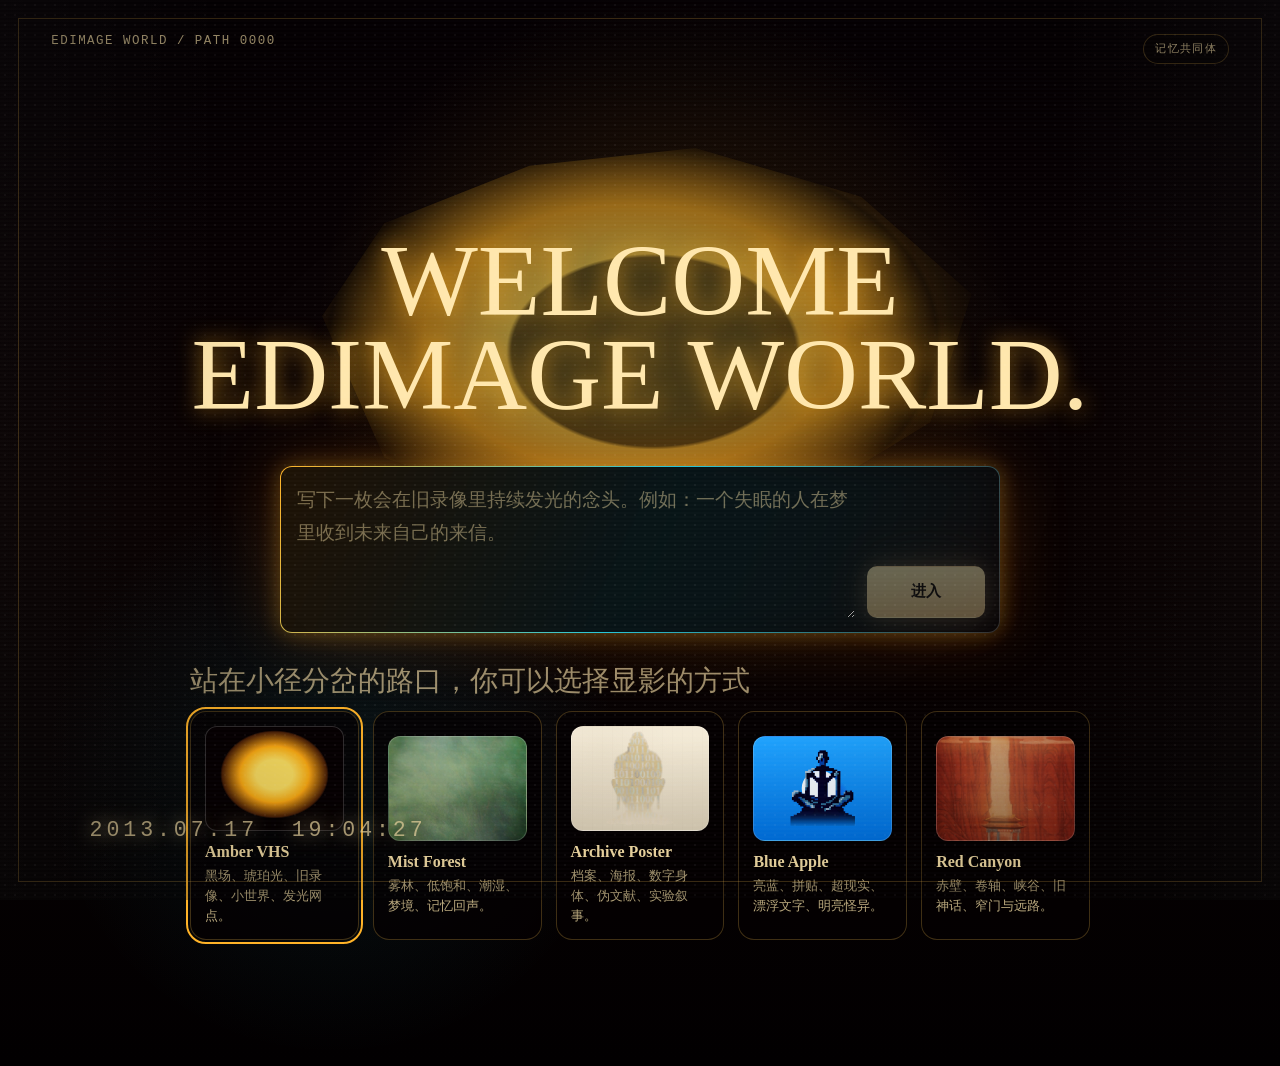
==== commit b6912bb1: "Add full memory archive page" ====
--- a/index.html
+++ b/index.html
@@ -1133,6 +1133,53 @@
       background: rgba(255,255,255,0.04);
     }
 
+    .knowledge-item.compact {
+      max-height: 118px;
+      overflow: hidden;
+      position: relative;
+    }
+
+    .knowledge-item.compact::after {
+      position: absolute;
+      right: 0;
+      bottom: 0;
+      left: 0;
+      height: 40px;
+      content: "";
+      pointer-events: none;
+      background: linear-gradient(180deg, transparent, var(--panel-strong));
+    }
+
+    .knowledge-preview-head {
+      display: flex;
+      align-items: center;
+      justify-content: space-between;
+      gap: 12px;
+      margin-top: 18px;
+    }
+
+    .knowledge-preview-title {
+      margin: 0;
+      color: var(--text-soft);
+      font-family: var(--mono);
+      font-size: 0.72rem;
+      letter-spacing: 0.18em;
+      text-transform: uppercase;
+    }
+
+    .memory-link {
+      color: var(--accent-hot);
+      font-family: var(--mono);
+      font-size: 0.74rem;
+      letter-spacing: 0.12em;
+      text-decoration: none;
+      text-transform: uppercase;
+    }
+
+    .memory-link:hover {
+      text-shadow: 0 0 12px color-mix(in srgb, var(--accent-hot) 50%, transparent);
+    }
+
     .hidden {
       display: none !important;
     }
@@ -1483,6 +1530,10 @@
           <button class="primary-btn" id="knowledgeSaveBtn" type="button">存入世界</button>
         </div>
 
+        <div class="knowledge-preview-head">
+          <p class="knowledge-preview-title">recent fragments</p>
+          <a class="memory-link" href="memory.html" target="_blank" rel="noopener">更多灵感</a>
+        </div>
         <div class="knowledge-list" id="knowledgeList"></div>
       </div>
     </section>
@@ -2806,11 +2857,12 @@
         return;
       }
 
-      knowledgeList.innerHTML = entries.slice().reverse().map((entry) => `
-        <div class="knowledge-item">
+      const recentEntries = entries.slice().reverse().slice(0, 3);
+      knowledgeList.innerHTML = recentEntries.map((entry) => `
+        <div class="knowledge-item compact">
           <strong>${escapeHtml(entry.title)}</strong><br />
           ${escapeHtml(entry.author || "匿名缔造者")} · ${escapeHtml(entry.tags || "未标记")}<br />
-          ${escapeHtml(entry.text.slice(0, 140))}${entry.text.length > 140 ? "..." : ""}
+          ${escapeHtml(entry.text)}
         </div>
       `).join("");
     }
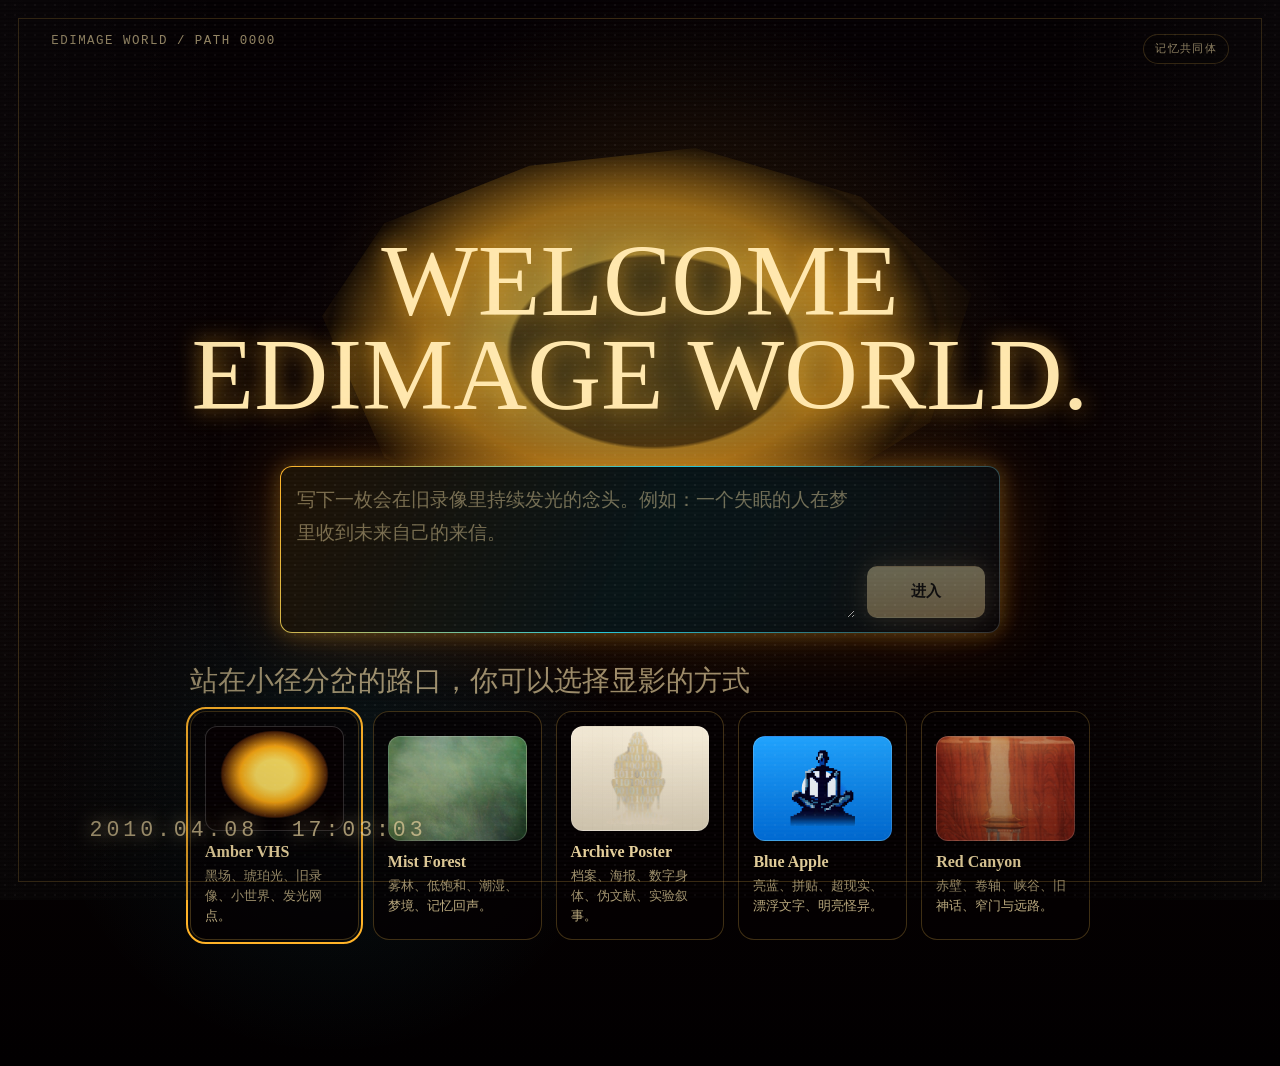
==== commit 04929af5: "Improve ontology-driven narrative generation" ====
--- a/index.html
+++ b/index.html
@@ -1625,6 +1625,13 @@
       choices: [],
       path: [],
       history: [],
+      storyState: {
+        unresolved: [],
+        objects: [],
+        relations: [],
+        lastDelta: "",
+        branchMemory: ""
+      },
       customInput: null,
       finalStory: null,
       pendingIdea: "",
@@ -1939,41 +1946,54 @@
         return normalizeCardResponse(cards, idea);
       } catch (error) {
         const fallback = drawCards(idea);
-        state.cardOptions = makeFallbackCardOptions(fallback);
+        state.cardOptions = makeFallbackCardOptions(fallback, idea);
         return fallback;
       }
     }
 
     function normalizeCardResponse(cards, idea) {
       const fallback = drawCards(idea);
+      const smart = makeFallbackCardOptions(fallback, idea);
       const drawSeed = seedFrom(`${idea}|${state.theme}|${state.cardDrawNonce || Date.now()}`);
 
       const conceptCandidates = normalizeConceptCandidates(
-        cards.cards?.concept ||
-        cards.candidates?.conceptTags ||
-        cards.conceptCandidates ||
-        [cards.conceptTags || cards.concept || fallback.concept]
+        [
+          ...(ensureArray(cards.cards?.concept)),
+          ...(ensureArray(cards.candidates?.conceptTags)),
+          ...(ensureArray(cards.conceptCandidates)),
+          ...(ensureArray(cards.conceptTags || cards.concept || fallback.concept)),
+          ...smart.concept
+        ]
       );
 
       const formCandidates = normalizeStringCandidates(
-        cards.cards?.form ||
-        cards.candidates?.form ||
-        cards.formCandidates ||
-        [cards.form || fallback.form]
+        [
+          ...(ensureArray(cards.cards?.form)),
+          ...(ensureArray(cards.candidates?.form)),
+          ...(ensureArray(cards.formCandidates)),
+          ...(ensureArray(cards.form || fallback.form)),
+          ...smart.form
+        ]
       );
 
       const genreCandidates = normalizeStringCandidates(
-        cards.cards?.genre ||
-        cards.candidates?.genre ||
-        cards.genreCandidates ||
-        [cards.genre || fallback.genre]
+        [
+          ...(ensureArray(cards.cards?.genre)),
+          ...(ensureArray(cards.candidates?.genre)),
+          ...(ensureArray(cards.genreCandidates)),
+          ...(ensureArray(cards.genre || fallback.genre)),
+          ...smart.genre
+        ]
       );
 
       const styleCandidates = normalizeStringCandidates(
-        cards.cards?.style ||
-        cards.candidates?.style ||
-        cards.styleCandidates ||
-        [cards.style || fallback.style]
+        [
+          ...(ensureArray(cards.cards?.style)),
+          ...(ensureArray(cards.candidates?.style)),
+          ...(ensureArray(cards.styleCandidates)),
+          ...(ensureArray(cards.style || fallback.style)),
+          ...smart.style
+        ]
       );
 
       state.cardOptions = {
@@ -1993,12 +2013,83 @@
         form: selectedForm,
         genre: selectedGenre,
         style: selectedStyle,
+        analysis: cards.analysis || null,
+        text_generation_unit: normalizeClientUnit(cards.text_generation_unit || cards.ontologyUnit || cards.analysis?.text_generation_unit, {
+          idea,
+          concept: selectedConcept,
+          form: selectedForm,
+          genre: selectedGenre,
+          style: selectedStyle
+        }),
+        narrativePlan: normalizeClientPlan(cards.narrativePlan || cards.narrative_plan, idea, selectedConcept),
         explanations: cards.explanations || {
           conceptTags: formatAnalysisSummary(cards.analysis) || cardCopy.concept,
           form: cardCopy.form,
           genre: cardCopy.genre,
           style: cardCopy.style
         }
+      };
+    }
+
+    function normalizeClientUnit(unit, cards) {
+      const source = unit && typeof unit === "object" ? unit : {};
+      return {
+        ...source,
+        user_idea: source.user_idea || cards.idea,
+        text_category: {
+          ...(source.text_category || {}),
+          primary: source.text_category?.primary || inferClientTextCategory(cards.form),
+          secondary: source.text_category?.secondary || "数字交互文本"
+        },
+        form: {
+          ...(source.form || {}),
+          primary: source.form?.primary || cards.form,
+          secondary: source.form?.secondary || inferClientSecondaryForm(cards.form, cards.idea)
+        },
+        genre: {
+          ...(source.genre || {}),
+          primary: source.genre?.primary || cards.genre,
+          secondary: source.genre?.secondary || cards.concept?.[0] || "",
+          core_desire: source.genre?.core_desire || inferClientDesire(cards.idea),
+          core_conflict: source.genre?.core_conflict || inferClientConflict(cards.idea),
+          core_emotion: source.genre?.core_emotion || inferClientEmotion(cards.idea)
+        },
+        structure: source.structure || inferClientStructure(cards.idea, cards.form),
+        technique: Array.isArray(source.technique) && source.technique.length ? source.technique : inferClientTechniques(cards.form),
+        style: source.style || {
+          aesthetic: [cards.style, inferClientAesthetic(cards.idea)].filter(Boolean),
+          language: { explanation_level: "低", sensory_density: "中", abstraction: "中低" },
+          rhythm: /工作|焦虑|不顺|累|失眠/.test(cards.idea) ? "迟滞、断续" : "轻微断裂",
+          intensity: "中"
+        },
+        media_texture: source.media_texture || {
+          source_texture: inferClientSecondaryForm(cards.form, cards.idea),
+          format_markers: inferClientFormatMarkers(cards.form),
+          degradation_markers: ["缺句", "错位时间"]
+        },
+        interaction_mechanism: source.interaction_mechanism || {
+          choice_types: ["行动驱动", "信息驱动", "情感驱动", "文本反馈"],
+          state_effects: ["物件状态变化", "关系距离变化", "信息顺序变化"]
+        },
+        generation_constraints: source.generation_constraints || {
+          length: "260-520字",
+          options: "2-4",
+          must_include: ["用户原始情境", "具体物象", "未解决缺口"],
+          must_avoid: ["重复选项", "总结式哲理", "重启故事"]
+        }
+      };
+    }
+
+    function normalizeClientPlan(plan, idea, concept) {
+      const source = plan && typeof plan === "object" ? plan : {};
+      return {
+        ...source,
+        core_desire: source.core_desire || inferClientDesire(idea),
+        core_conflict: source.core_conflict || inferClientConflict(idea),
+        core_emotion: source.core_emotion || inferClientEmotion(idea),
+        scene_anchor: source.scene_anchor || extractClientAnchor(idea),
+        information_gap: source.information_gap || `为什么“${extractClientAnchor(idea)}”会被保存成一条小径`,
+        state_delta: source.state_delta || `下一轮必须改变${concept?.[0] || "最初念头"}的身份或位置`
       };
     }
 
@@ -2088,16 +2179,165 @@
       return [value];
     }
 
-    function makeFallbackCardOptions(fallback) {
+    function deriveIdeaSignals(idea) {
+      const text = String(idea || "");
       return {
-        concept: [
-          fallback.concept,
-          ["城市幽灵", fallback.concept[1] || "往日回响", "创伤记忆"],
-          ["私人梦路", "童年梦核", "后室"]
-        ],
-        form: [fallback.form, "纪实档案", "现代诗"],
-        genre: [fallback.genre, "梦核", "怪谈"],
-        style: [fallback.style, "实验小说", "存在主义"]
+        work: /工作|上班|老板|同事|ddl|截止|项目|任务|完成|迟到|加班|简历|面试/.test(text),
+        relationship: /喜欢|爱|恋|分手|暧昧|聊天|说话|见面|关系|朋友|亲密|告白|错过/.test(text),
+        delay: /不顺|来不及|拖延|按时|时间|时机|迟|慢|错过|失约|卡住|困|累/.test(text),
+        message: /消息|短信|微信|聊天|邮件|来信|电话|语音|回复|说话/.test(text),
+        memory: /记忆|以前|小时候|童年|过去|往日|旧|回忆|忘记|想起/.test(text),
+        dream: /梦|睡|醒|失眠|房间|后室|楼梯|雾|夜/.test(text),
+        city: /城市|街|路|地铁|公交|楼道|便利店|公司|出租屋|电梯|小区/.test(text),
+        evidence: /档案|线索|调查|证据|编号|记录|手册|展览|照片|监控/.test(text),
+        fear: /怕|恐怖|惊悚|怪|诡|危险|死|血|逃|追/.test(text),
+        comedy: /好笑|搞笑|荒诞|离谱|尴尬|抽象|发疯|无语|崩溃/.test(text)
+      };
+    }
+
+    function extractClientAnchor(idea) {
+      const text = String(idea || "").trim();
+      const quoted = text.match(/[“"「『](.+?)[”"」』]/);
+      if (quoted) return quoted[1].slice(0, 18);
+      const useful = text
+        .split(/[，。！？；、\s]+/)
+        .map((part) => part.trim())
+        .filter((part) => part.length >= 2 && !/说实话|例如|然后|但是|这个|那个/.test(part));
+      return (useful[0] || text || "最初念头").slice(0, 18);
+    }
+
+    function inferClientTextCategory(form) {
+      if (/诗/.test(form)) return "诗歌";
+      if (/档案|报告|纪实|笔录|记录/.test(form)) return "非虚构";
+      if (/软件|系统|日志|聊天|对话/.test(form)) return "数字交互文本";
+      if (/草稿|备忘|日记|清单/.test(form)) return "复合文本";
+      return "小说";
+    }
+
+    function inferClientSecondaryForm(form, idea) {
+      if (/未发送|聊天|消息|说话|喜欢/.test(`${form}${idea}`)) return "未发送草稿";
+      if (/工作|完成|按时|任务|不顺/.test(idea)) return "未完成清单";
+      if (/档案|纪实|记录/.test(form)) return "调查摘录";
+      if (/梦|睡|醒/.test(idea)) return "梦境记录";
+      if (/日记|备忘/.test(form)) return "私人备忘录";
+      if (/软件|系统/.test(form)) return "异常日志";
+      return "文本残片";
+    }
+
+    function inferClientDesire(idea) {
+      const signals = deriveIdeaSignals(idea);
+      if (signals.work && signals.relationship) return "让失控的日程和错位的关系重新被听见";
+      if (signals.relationship) return "靠近那句迟迟没有对上时机的话";
+      if (signals.work) return "把无法完成的生活重新拆解到可处理的尺度";
+      if (signals.memory) return "确认一段旧记忆为什么重新返回";
+      return `弄清“${extractClientAnchor(idea)}”究竟想把人带到哪里`;
+    }
+
+    function inferClientConflict(idea) {
+      const signals = deriveIdeaSignals(idea);
+      if (signals.work && signals.relationship) return "外部效率要求与内部情感时差互相挤压";
+      if (signals.relationship) return "想靠近的人与说出口的时机始终错位";
+      if (signals.work) return "完成工作的秩序正在被疲惫和拖延腐蚀";
+      if (signals.dream) return "梦境证词与清醒生活无法对齐";
+      return "现实解释与异常经验互相抵触";
+    }
+
+    function inferClientEmotion(idea) {
+      const signals = deriveIdeaSignals(idea);
+      if (signals.work && signals.relationship) return "疲惫、羞耻、想被理解";
+      if (signals.relationship) return "犹疑、期待、错过后的尴尬";
+      if (signals.work) return "焦虑、迟滞、轻微自责";
+      if (signals.fear) return "警觉、不安、压迫";
+      return "好奇、迟疑、被召回";
+    }
+
+    function inferClientStructure(idea, form) {
+      return {
+        temporal: /时间|时机|迟|按时|错过/.test(idea) ? "错位时间" : "断裂时间",
+        causal: /档案|纪实|犯罪|调查/.test(form) ? "证据链因果" : "情绪因果",
+        plot: /工作|关系|喜欢|完成/.test(idea) ? "日常压力逐步异化" : "追寻结构",
+        informational: "先暴露症状，后暴露原因",
+        spatial: /城市|公司|楼道|地铁|出租屋/.test(idea) ? "城市日常空间" : "阈限空间"
+      };
+    }
+
+    function inferClientTechniques(form) {
+      if (/档案|纪实/.test(form)) return ["材料拼贴", "证词互相指认", "低解释度附注"];
+      if (/聊天|软件|系统/.test(form)) return ["界面转录", "异常回执", "信息缺省"];
+      if (/诗/.test(form)) return ["短行跳接", "重复变奏", "留白"];
+      if (/日记|草稿|备忘|清单/.test(form)) return ["自我修正", "日期残留", "私语式旁白"];
+      return ["限知视角", "动作细节", "回望"];
+    }
+
+    function inferClientAesthetic(idea) {
+      const signals = deriveIdeaSignals(idea);
+      if (signals.work && signals.relationship) return "生活偏航";
+      if (signals.comedy) return "冷幽默";
+      if (signals.fear) return "低温惊悚";
+      if (signals.memory) return "旧物微光";
+      return "梦核现实";
+    }
+
+    function inferClientFormatMarkers(form) {
+      if (/清单/.test(form)) return ["待办项", "划掉的空格"];
+      if (/草稿/.test(form)) return ["未发送时间", "删除痕迹"];
+      if (/档案|纪实/.test(form)) return ["编号", "附注"];
+      if (/聊天|软件|系统/.test(form)) return ["时间戳", "回执"];
+      if (/日记|备忘/.test(form)) return ["日期", "边注"];
+      return ["段落残缺"];
+    }
+
+    function makeFallbackCardOptions(fallback, idea = state.idea) {
+      const signals = deriveIdeaSignals(idea);
+      const anchor = extractClientAnchor(idea);
+      const concept = [
+        fallback.concept,
+        signals.work || signals.delay ? ["日程失灵", "工作迟滞", "未完成清单"] : null,
+        signals.relationship ? ["错位亲密", "未发送消息", "关系时差"] : null,
+        signals.memory ? ["往日回响", "私人梦路", "旧物证词"] : null,
+        signals.city ? ["城市幽灵", "通勤裂缝", "楼道回声"] : null,
+        signals.dream ? ["私人梦路", "童年梦核", "后室"] : null,
+        [`${anchor}残响`, "自我校准", "生活偏航"]
+      ].filter(Boolean);
+
+      const form = [
+        fallback.form,
+        signals.message ? "聊天记录" : null,
+        signals.work ? "未完成清单" : null,
+        signals.delay ? "备忘录" : null,
+        signals.relationship ? "未发送草稿" : null,
+        signals.memory ? "日记体" : null,
+        signals.evidence ? "纪实档案" : null,
+        signals.dream ? "梦境记录" : null,
+        "散文体"
+      ].filter(Boolean);
+
+      const genre = [
+        fallback.genre,
+        signals.relationship ? "错位爱情" : null,
+        signals.work ? "职场现实" : null,
+        signals.delay ? "时间怪谈" : null,
+        signals.comedy ? "荒诞喜剧" : null,
+        signals.dream ? "梦核" : null,
+        signals.fear ? "心理惊悚" : null,
+        signals.city ? "都市" : null
+      ].filter(Boolean);
+
+      const style = [
+        fallback.style,
+        signals.work || signals.relationship ? "疲惫现实主义" : null,
+        signals.comedy ? "冷幽默荒诞" : null,
+        signals.fear ? "低解释度怪谈" : null,
+        signals.memory ? "克制私语" : null,
+        "实验小说",
+        "存在主义"
+      ].filter(Boolean);
+
+      return {
+        concept: normalizeConceptCandidates(concept).slice(0, 5),
+        form: normalizeStringCandidates(form).slice(0, 5),
+        genre: normalizeStringCandidates(genre).slice(0, 5),
+        style: normalizeStringCandidates(style).slice(0, 5)
       };
     }
 
@@ -2111,6 +2351,7 @@
 
     function drawCards(idea) {
       const seed = seedFrom(idea);
+      const smart = makeFallbackCardOptions({ concept: pick(fallbackDecks.tags, seed), form: pick(fallbackDecks.forms, seed, 2), genre: pick(fallbackDecks.genres, seed, 4), style: pick(fallbackDecks.styles, seed, 6) }, idea);
       let tagSet = pick(fallbackDecks.tags, seed);
 
       if (/梦|睡|醒|夜|房间/.test(idea)) {
@@ -2126,20 +2367,20 @@
       }
 
       return {
-        concept: tagSet,
-        form: pick(fallbackDecks.forms, seed, 2),
-        genre: /梦|醒|睡/.test(idea) ? "梦核" : pick(fallbackDecks.genres, seed, 4),
-        style: pick(fallbackDecks.styles, seed, 6),
+        concept: smart.concept[(seed + 1) % smart.concept.length] || tagSet,
+        form: smart.form[(seed + 2) % smart.form.length] || pick(fallbackDecks.forms, seed, 2),
+        genre: smart.genre[(seed + 3) % smart.genre.length] || (/梦|醒|睡/.test(idea) ? "梦核" : pick(fallbackDecks.genres, seed, 4)),
+        style: smart.style[(seed + 4) % smart.style.length] || pick(fallbackDecks.styles, seed, 6),
         explanations: null
       };
     }
 
     function renderCards() {
       const cards = [
-        ["concept", "TYPE TAGS", state.cards.concept.join(" / "), state.cards.explanations?.conceptTags || cardCopy.concept],
-        ["form", "FORM", state.cards.form, state.cards.explanations?.form || cardCopy.form],
-        ["genre", "GENRE", state.cards.genre, state.cards.explanations?.genre || cardCopy.genre],
-        ["style", "VOICE", state.cards.style, state.cards.explanations?.style || cardCopy.style]
+        ["concept", "TYPE TAGS", state.cards.concept.join(" / "), getCardExplanation("concept")],
+        ["form", "FORM", state.cards.form, getCardExplanation("form")],
+        ["genre", "GENRE", state.cards.genre, getCardExplanation("genre")],
+        ["style", "VOICE", state.cards.style, getCardExplanation("style")]
       ];
 
       cardGrid.innerHTML = cards.map((card, index) => {
@@ -2207,12 +2448,37 @@
         state.cards[category] = value;
       }
 
+      state.cards.text_generation_unit = normalizeClientUnit(state.cards.text_generation_unit, {
+        idea: state.idea,
+        concept: state.cards.concept,
+        form: state.cards.form,
+        genre: state.cards.genre,
+        style: state.cards.style
+      });
+      state.cards.narrativePlan = normalizeClientPlan(state.cards.narrativePlan, state.idea, state.cards.concept);
+
       state.cards.explanations = {
         ...(state.cards.explanations || {}),
         [category === "concept" ? "conceptTags" : category]: "这张卡片来自你的选择，将直接影响后续文本的推理方向。"
       };
 
       renderCards();
+    }
+
+    function getCardExplanation(category) {
+      const unit = state.cards?.text_generation_unit || {};
+      const plan = state.cards?.narrativePlan || {};
+      if (category === "concept") {
+        return state.cards.explanations?.conceptTags || `这组标签把念头钉在“${plan.scene_anchor || extractClientAnchor(state.idea)}”附近，冲突来自：${plan.information_gap || inferClientConflict(state.idea)}。`;
+      }
+      if (category === "form") {
+        const texture = unit.media_texture?.source_texture || inferClientSecondaryForm(state.cards.form, state.idea);
+        return state.cards.explanations?.form || `文本会以“${texture}”显影，不再只是普通叙述；格式会保留缺句、记录或草稿感。`;
+      }
+      if (category === "genre") {
+        return state.cards.explanations?.genre || `类型核心不是装饰，而是把“${unit.genre?.core_conflict || inferClientConflict(state.idea)}”推成情节压力。`;
+      }
+      return state.cards.explanations?.style || `语言会偏向${unit.style?.rhythm || "断续节奏"}，避免直白总结，让情绪从动作和物件里露出来。`;
     }
 
     function matchLength(value) {
@@ -2255,6 +2521,13 @@
       state.turn = 0;
       state.path = [];
       state.history = [];
+      state.storyState = {
+        unresolved: [],
+        objects: [],
+        relations: [],
+        lastDelta: "",
+        branchMemory: ""
+      };
       state.finalStory = null;
 
       const opening = await generateOpening();
@@ -2262,6 +2535,7 @@
       state.paragraphs = [opening.text || opening.scene || openingParagraph()];
       state.choices = normalizeChoices(opening.choices || opening.options || makeChoices());
       state.customInput = normalizeCustomInput(opening.customInput);
+      applyStoryState(opening);
 
       styleMark.textContent = state.cards.style;
 
@@ -2279,6 +2553,7 @@
           cards: state.cards,
           level: state.level,
           theme: state.theme,
+          storyState: state.storyState,
           knowledgeBase: getKnowledgeContext(),
           instruction: "生成必须严格围绕用户 idea，不得套用通用模板；先根据体裁/类型/流派决定叙事视角和文本形态；选项数量根据情节需要决定。"
         });
@@ -2298,45 +2573,66 @@
 
     function makeChoices() {
       const idea = state.idea;
-      const tag = state.cards?.concept?.[state.turn % state.cards.concept.length] || "那个念头";
-
-      if (/信|来信|消息|短信|邮件/.test(idea)) {
-        return [
-          `拆开那封与“${tag}”有关的信。`,
-          "先检查信封背面是否有第二层文字。",
-          "把信放回原处，观察世界因此发生的变化。"
-        ];
-      }
-
-      if (/便利店|商店|货架/.test(idea)) {
-        return [
-          "走向最深处那排没有标价的货架。",
-          "询问收银员为什么店外一直没有天亮。",
-          "拿起一件与你最初念头有关的商品。"
-        ];
-      }
-
-      if (/梦|睡|醒/.test(idea)) {
-        return [
-          "确认自己是否真的还在梦里。",
-          "跟随梦中反复出现的声音。",
-          "寻找能让自己醒来的物件。"
-        ];
-      }
-
-      if (/水|河|海|雨|湖/.test(idea)) {
-        return [
-          "把手伸进水面，摸索底下的东西。",
-          "沿着水流反方向走。",
-          "询问倒影为什么比你先一步行动。"
-        ];
-      }
-
-      return [
-        `靠近与“${tag}”有关的异常。`,
-        "停下来，听这个世界先说话。",
-        "把最初的念头再低声说一遍。"
-      ];
+      const signals = deriveIdeaSignals(idea);
+      const unit = state.cards?.text_generation_unit || {};
+      const plan = state.cards?.narrativePlan || {};
+      const anchor = state.storyState.objects.at(-1) || plan.scene_anchor || extractClientAnchor(idea);
+      const gap = state.storyState.unresolved.at(-1) || plan.information_gap || inferClientConflict(idea);
+      const form = state.cards?.form || unit.form?.primary || "";
+      const choices = [];
+
+      if (signals.work) {
+        choices.push({
+          label: formatClientChoice(form, "把今天没有完成的部分拆成三条异常记录"),
+          description: "改变事件的因果顺序。"
+        });
+      }
+
+      if (signals.relationship) {
+        choices.push({
+          label: formatClientChoice(form, "保留那句没对上时机的话，不立刻解释"),
+          description: "改变人物之间的距离。"
+        });
+      }
+
+      if (signals.message) {
+        choices.push({
+          label: formatClientChoice(form, "调出最后一条未发送消息的残稿"),
+          description: "让文本转向证据或草稿。"
+        });
+      }
+
+      if (signals.delay) {
+        choices.push({
+          label: formatClientChoice(form, `追查“${anchor}”为什么总是慢半拍出现`),
+          description: "改变时间规则。"
+        });
+      }
+
+      choices.push(
+        {
+          label: formatClientChoice(form, `检查“${anchor}”背后被删掉的细节`),
+          description: "补出一个信息缺口。"
+        },
+        {
+          label: formatClientChoice(form, `承认“${gap}”正在影响下一段文本`),
+          description: "让情绪成为推进原因。"
+        },
+        {
+          label: formatClientChoice(form, "让下一段换成更像材料、草稿或回执的形态"),
+          description: "改变文本形式。"
+        }
+      );
+
+      return mergeDynamicChoices([], choices).slice(0, state.turn === 0 ? 3 : 4);
+    }
+
+    function formatClientChoice(form, label) {
+      if (/档案|纪实|记录|报告/.test(form)) return `调取：${label}`;
+      if (/软件|系统|聊天|对话/.test(form)) return `输入：${label}`;
+      if (/日记|备忘|草稿|清单/.test(form)) return `写下：${label}`;
+      if (/现代诗|诗/.test(form)) return `留下一行：${label}`;
+      return label;
     }
 
     async function choose(choice) {
@@ -2347,6 +2643,7 @@
         paragraphs: [...state.paragraphs],
         path: [...state.path],
         choices: [...state.choices],
+        storyState: JSON.parse(JSON.stringify(state.storyState)),
         customInput: state.customInput
       });
 
@@ -2358,6 +2655,7 @@
       const step = await generateStoryStep(choiceText);
 
       state.paragraphs.push(step.text || step.scene || nextParagraph(choiceText));
+      applyStoryState(step, choiceText);
 
       if (step.shouldEnd || state.turn >= maxTurnsByLevel() || /收束|结束|浮出水面/.test(choiceText)) {
         await renderResult();
@@ -2387,6 +2685,7 @@
           theme: state.theme,
           path: state.path,
           paragraphs: state.paragraphs,
+          storyState: state.storyState,
           selectedChoice: choice,
           turn: state.turn,
           knowledgeBase: getKnowledgeContext(),
@@ -2422,7 +2721,20 @@
         })
         .slice(0, 4);
 
-      return normalizedChoices.length ? normalizedChoices : makeChoices();
+      const repaired = mergeDynamicChoices(normalizedChoices, makeChoices()).slice(0, 4);
+      return repaired.length ? repaired : makeChoices();
+    }
+
+    function mergeDynamicChoices(primary, fallback) {
+      const result = [];
+      [...primary, ...fallback].forEach((choice) => {
+        const item = typeof choice === "string" ? { label: choice, description: "" } : choice;
+        const normalized = compactText(item.label);
+        if (!normalized) return;
+        if (result.some((existing) => areSimilarText(compactText(existing.label), normalized))) return;
+        result.push(item);
+      });
+      return result;
     }
 
     function normalizeCustomInput(custom) {
@@ -2475,6 +2787,35 @@
       return fallbackParagraphByForm("step", tag, choice);
     }
 
+    function applyStoryState(payload, selectedChoice = "") {
+      if (!payload || typeof payload !== "object") return;
+      const update = payload.state_update || {};
+      const callbackLines = ensureArray(payload.callbackLines).filter(Boolean);
+      const text = String(payload.text || "");
+      const quoted = [...text.matchAll(/[“"「『](.+?)[”"」』]/g)].map((match) => match[1]).slice(-3);
+
+      state.storyState = {
+        ...state.storyState,
+        branchMemory: payload.branchMemory || update.branchMemory || state.storyState.branchMemory,
+        lastDelta: ensureArray(update.changed).join("、") || selectedChoice || state.storyState.lastDelta,
+        unresolved: uniqueDisplayStrings([
+          ...state.storyState.unresolved,
+          ...callbackLines,
+          payload.atmosphere,
+          payload.plotDraw
+        ]).slice(-6),
+        objects: uniqueDisplayStrings([
+          ...state.storyState.objects,
+          ...quoted,
+          extractClientAnchor(selectedChoice || state.idea)
+        ]).slice(-6),
+        relations: uniqueDisplayStrings([
+          ...state.storyState.relations,
+          update.relationship || update.relation || ""
+        ]).slice(-4)
+      };
+    }
+
     function renderStory() {
       chapterMark.textContent = `chapter ${String(state.turn + 1).padStart(2, "0")}`;
       storyText.innerHTML = state.paragraphs.map((paragraph) => `<p>${escapeHtml(paragraph)}</p>`).join("");
@@ -2531,6 +2872,7 @@
       state.paragraphs = previous.paragraphs;
       state.path = previous.path;
       state.choices = previous.choices;
+      state.storyState = previous.storyState || state.storyState;
       state.customInput = previous.customInput || null;
 
       renderStory();
@@ -2624,6 +2966,7 @@
           theme: state.theme,
           path: state.path,
           paragraphs: state.paragraphs,
+          storyState: state.storyState,
           knowledgeBase: getKnowledgeContext(),
           instruction: "最终文本必须忠实整合用户 idea、路径选择、知识库和已生成正文，并保持已选体裁的文本形态，不得突然偏离主题或退回普通第二人称。"
         });
@@ -2667,6 +3010,31 @@
       const genre = state.cards?.genre || "";
       const style = state.cards?.style || "";
       const idea = state.idea || "这个念头";
+      const signals = deriveIdeaSignals(idea);
+      const anchor = state.storyState.objects.at(-1) || extractClientAnchor(choice || idea);
+      const gap = state.storyState.unresolved.at(-1) || inferClientConflict(idea);
+
+      if (kind === "step") {
+        if (/日记|备忘|草稿|清单/.test(form)) {
+          return `我把刚才那条选择写下来：${choice}。\n写到一半，页面左侧多出一个小小的空格，像待办事项前面没有被勾选的方框。${anchor}没有解释自己，只把“${gap}”推回桌面。于是这一次，故事不再往外跑，它开始检查我为什么总在同一个地方慢下来。`;
+        }
+
+        if (/档案|纪实|记录|报告/.test(form)) {
+          return `补充记录 ${String(state.turn).padStart(2, "0")}：路径选择“${choice}”已归档。\n该选择没有生成新的现场，而是改写了旧现场的证词顺序：${anchor}被移到材料首页，${gap}成为主要疑点。记录员暂不作结论，只标出一处矛盾：当事人越想把生活整理清楚，文本越像一份被反复涂改的证据。`;
+        }
+
+        if (/软件|系统|聊天|对话/.test(form)) {
+          return `[PATH_INPUT]\n${choice}\n\n[STATE_PATCH]\nanchor=${anchor}\nconflict=${gap}\n\n[WORLD_REPLY]\n系统没有新建地图，而是打开上一轮缓存：一条未发送的句子、一项逾期任务、一个没有对上时机的回应被放进同一张表。它们互相引用，证明这条路不是拼接，而是在同一个故障里继续运行。`;
+        }
+
+        if (/现代诗|诗/.test(form)) {
+          return `${choice}\n被写成下一行\n\n${anchor}没有移动\n只是把迟到的影子\n压在纸背\n\n${gap}\n像一枚没有勾选的方框\n在句末轻轻发亮`;
+        }
+
+        if (signals.work || signals.relationship) {
+          return `选择发生后，故事没有换一个场景逃开。${anchor}仍在原处，只是它旁边多了一张很薄的清单：没完成的工作、没说准的话、没来得及解释的疲惫。${choice}让这些东西第一次被放在同一条因果线上。接下来要处理的不是“异常”本身，而是${gap}怎样一点点把日常推歪。`;
+        }
+      }
 
       if (form === "日记体") {
         if (kind === "opening") return `2006.04.14，14:10。\n我把“${idea}”写在纸页边缘，墨水没有干，${tag}却先从字缝里渗出来。它不像灵感，更像一条很久以前就埋在我房间里的路。`;
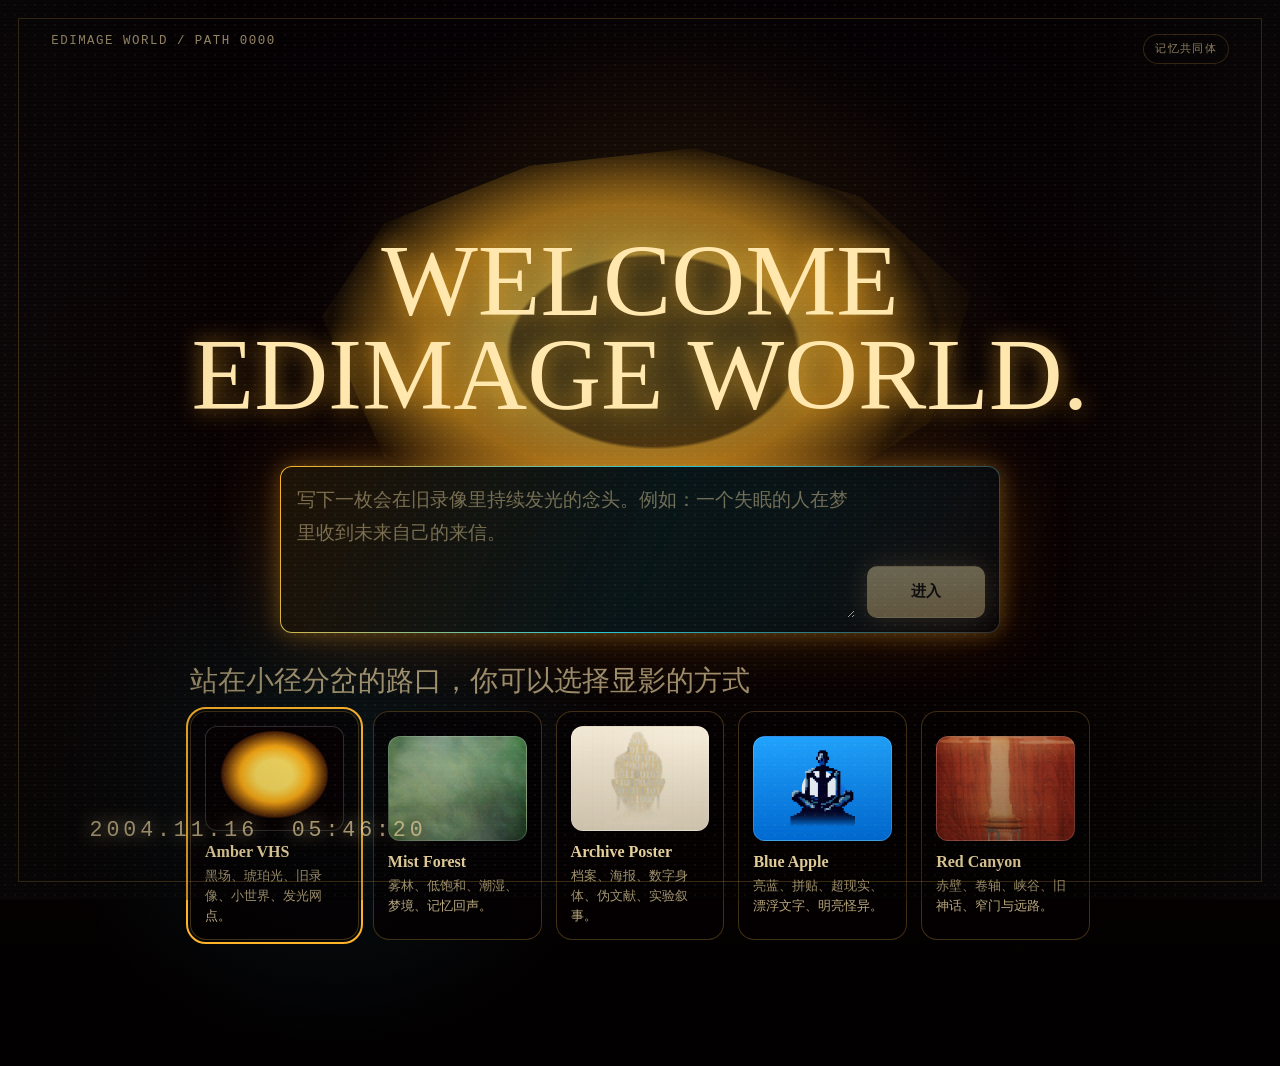
==== commit 9160283c: "Prefer model prose over template repairs" ====
--- a/index.html
+++ b/index.html
@@ -2721,8 +2721,7 @@
         })
         .slice(0, 4);
 
-      const repaired = mergeDynamicChoices(normalizedChoices, makeChoices()).slice(0, 4);
-      return repaired.length ? repaired : makeChoices();
+      return normalizedChoices.length ? normalizedChoices : makeChoices();
     }
 
     function mergeDynamicChoices(primary, fallback) {
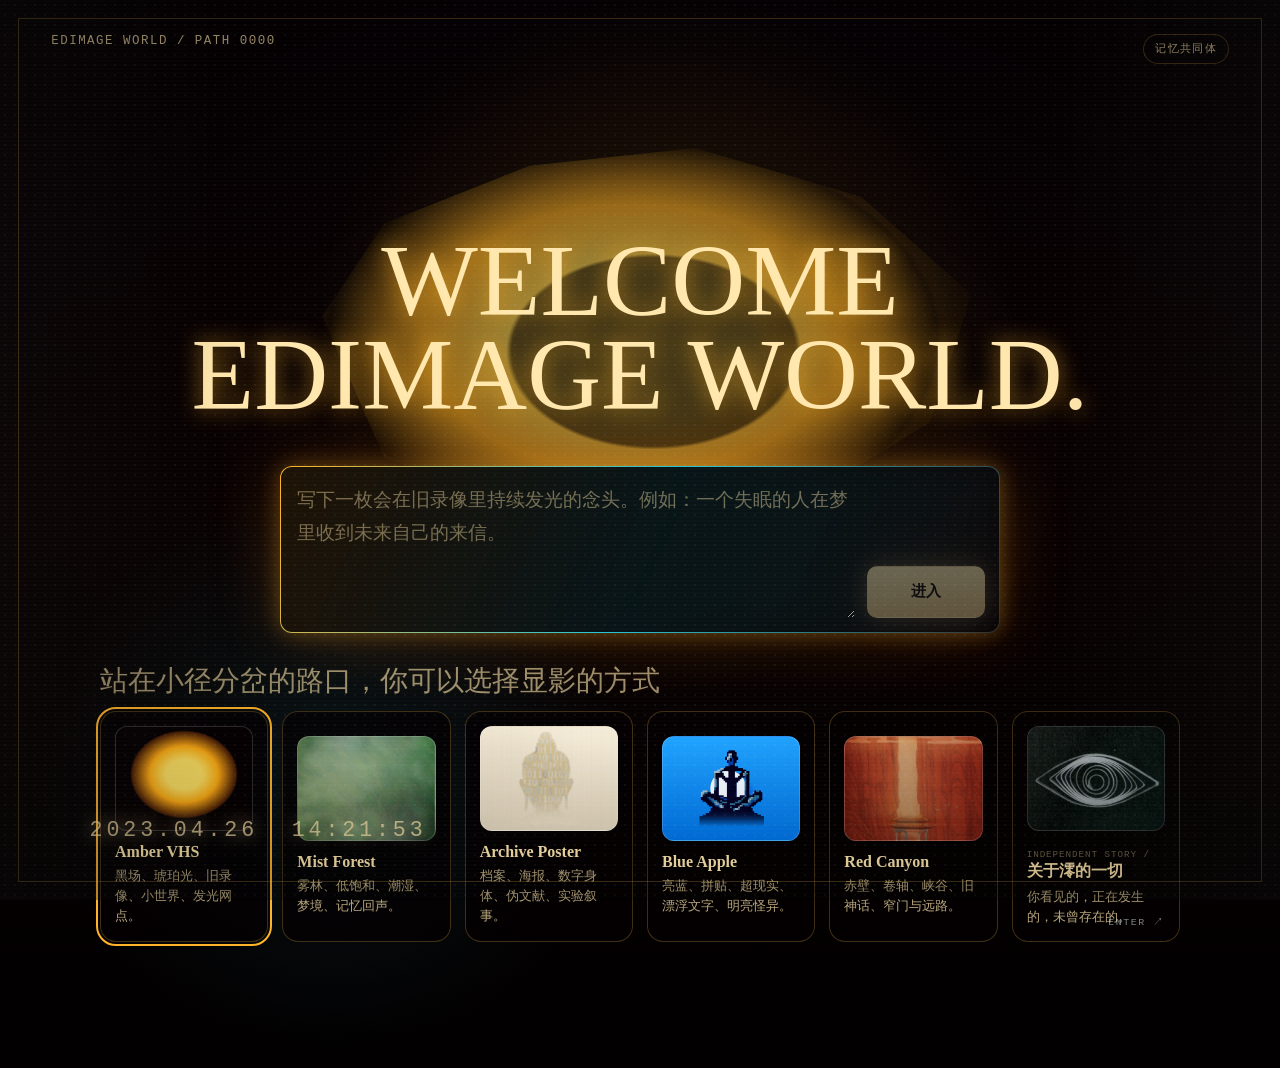
==== commit f239e2e7: "Add MIO interactive story experience" ====
--- a/index.html
+++ b/index.html
@@ -341,7 +341,7 @@
     .home-shell {
       position: relative;
       isolation: isolate;
-      width: min(940px, 100%);
+      width: min(1120px, 100%);
       margin-top: clamp(74px, 14vh, 150px);
       text-align: center;
     }
@@ -441,7 +441,7 @@
     .theme-selector {
       position: relative;
       z-index: 2;
-      width: min(900px, 100%);
+      width: min(1080px, 100%);
       margin: 30px auto 0;
       text-align: left;
     }
@@ -470,7 +470,7 @@
 
     .theme-grid {
       display: grid;
-      grid-template-columns: repeat(auto-fit, minmax(150px, 1fr));
+      grid-template-columns: repeat(6, minmax(0, 1fr));
       gap: 14px;
     }
 
@@ -549,6 +549,51 @@
         linear-gradient(rgba(65, 6, 0, 0.08), rgba(65, 6, 0, 0.32)),
         url("pic/skin-redcanyon.jpeg") center / cover,
         #8f1d0e;
+    }
+
+    .mio-entry {
+      position: relative;
+      overflow: hidden;
+      text-decoration: none;
+    }
+
+    .mio-entry::after {
+      position: absolute;
+      right: 14px;
+      bottom: 12px;
+      content: "ENTER ↗";
+      color: rgba(234, 255, 249, 0.52);
+      font-family: var(--mono);
+      font-size: 0.62rem;
+      letter-spacing: 0.16em;
+    }
+
+    .mio-preview {
+      position: relative;
+      overflow: hidden;
+      background:
+        linear-gradient(rgba(0, 14, 12, 0.08), rgba(0, 9, 8, 0.26)),
+        url("pic/mio-entry.jpeg") center 52% / cover no-repeat,
+        #06100e;
+      filter: contrast(1.04) saturate(0.78);
+      box-shadow: inset 0 0 28px rgba(0, 0, 0, 0.26);
+    }
+
+    .mio-preview::after {
+      position: absolute;
+      inset: 0;
+      content: "";
+      border-radius: inherit;
+      background: linear-gradient(115deg, rgba(255,255,255,0.08), transparent 38%, rgba(22, 197, 165, 0.08));
+    }
+
+    .mio-entry strong::before {
+      content: "INDEPENDENT STORY / ";
+      color: var(--text-faint);
+      font-family: var(--mono);
+      font-size: 0.58rem;
+      font-weight: 400;
+      letter-spacing: 0.1em;
     }
 
     .theme-card strong {
@@ -1215,6 +1260,12 @@
       }
     }
 
+    @media (min-width: 921px) and (max-width: 1180px) {
+      .theme-grid {
+        grid-template-columns: repeat(3, minmax(0, 1fr));
+      }
+    }
+
     @media (max-width: 620px) {
       .vhs-frame {
         inset: 10px;
@@ -1399,6 +1450,12 @@
                 <strong>Red Canyon</strong>
                 <small>赤壁、卷轴、峡谷、旧神话、窄门与远路。</small>
               </button>
+
+              <a class="theme-card mio-entry" href="/mio/" aria-label="进入互动影游《关于澪的一切》">
+                <span class="theme-preview mio-preview" aria-hidden="true"></span>
+                <strong>关于澪的一切</strong>
+                <small>你看见的，正在发生的，未曾存在的。</small>
+              </a>
             </div>
           </section>
         </div>
@@ -1643,7 +1700,7 @@
     };
 
     const screens = [...document.querySelectorAll(".screen")];
-    const themeButtons = [...document.querySelectorAll(".theme-card")];
+    const themeButtons = [...document.querySelectorAll(".theme-card[data-theme]")];
 
     const ideaInput = document.querySelector("#ideaInput");
     const startBtn = document.querySelector("#startBtn");
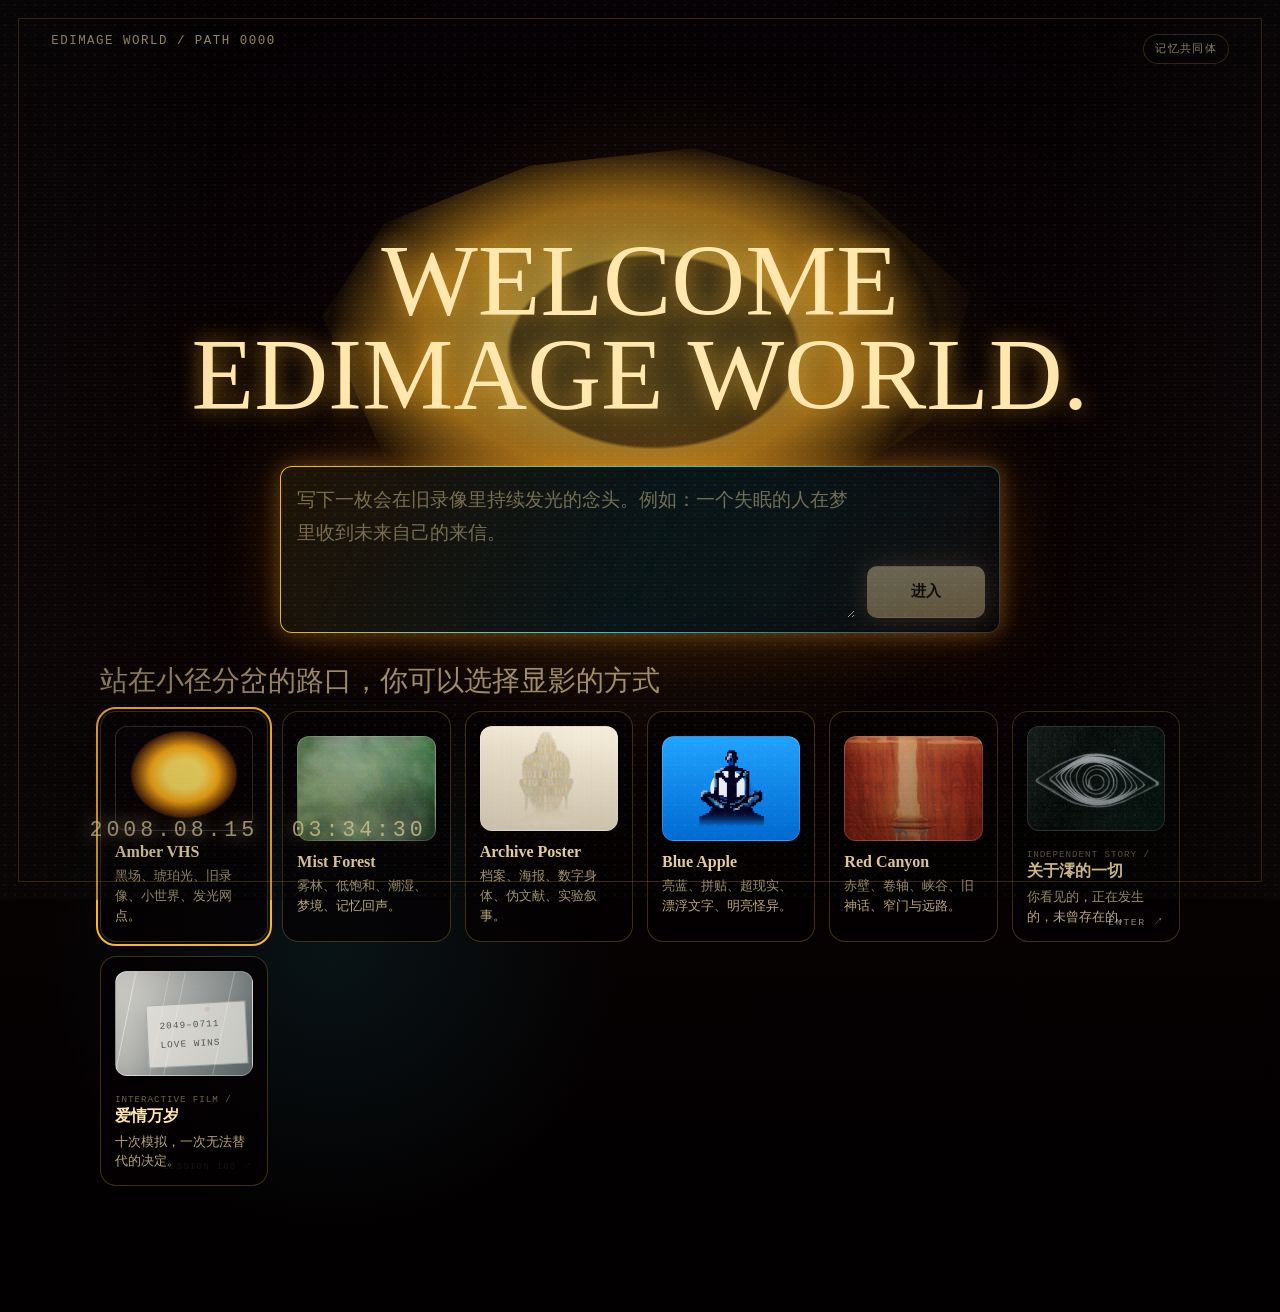
==== commit e2e6e1e7: "Add Love Wins interactive film experience" ====
--- a/index.html
+++ b/index.html
@@ -596,6 +596,70 @@
       letter-spacing: 0.1em;
     }
 
+    .love-entry {
+      position: relative;
+      overflow: hidden;
+      text-decoration: none;
+    }
+
+    .love-entry::after {
+      position: absolute;
+      right: 14px;
+      bottom: 12px;
+      content: "SESSION 100 ↗";
+      color: rgba(28, 35, 37, 0.56);
+      font-family: var(--mono);
+      font-size: 0.58rem;
+      letter-spacing: 0.12em;
+    }
+
+    .love-preview {
+      position: relative;
+      overflow: hidden;
+      background:
+        linear-gradient(101deg, transparent 0 12%, rgba(255,255,255,.4) 12.5%, transparent 13% 34%, rgba(255,255,255,.3) 34.5%, transparent 35%),
+        radial-gradient(circle at 67% 36%, rgba(177, 54, 44, .76) 0 2px, transparent 3px),
+        linear-gradient(112deg, rgba(229,225,216,.96), rgba(115,133,136,.82));
+      filter: saturate(.72);
+      box-shadow: inset 0 0 28px rgba(31, 42, 44, .18);
+    }
+
+    .love-preview::before {
+      position: absolute;
+      width: 54%;
+      height: 36%;
+      left: 23%;
+      top: 31%;
+      content: "2049–0711\A LOVE WINS";
+      white-space: pre;
+      padding: 12px;
+      border: 1px solid rgba(29,36,38,.28);
+      color: rgba(29,36,38,.72);
+      background: rgba(236,232,222,.72);
+      font-family: var(--mono);
+      font-size: .58rem;
+      line-height: 2;
+      letter-spacing: .12em;
+      transform: rotate(-3deg);
+      box-shadow: 0 12px 22px rgba(31,42,44,.14);
+    }
+
+    .love-preview::after {
+      position: absolute;
+      inset: 0;
+      content: "";
+      background: repeating-linear-gradient(102deg, transparent 0 19px, rgba(255,255,255,.26) 20px, transparent 21px 48px);
+    }
+
+    .love-entry strong::before {
+      content: "INTERACTIVE FILM / ";
+      color: var(--text-faint);
+      font-family: var(--mono);
+      font-size: 0.58rem;
+      font-weight: 400;
+      letter-spacing: 0.1em;
+    }
+
     .theme-card strong {
       display: block;
       margin-bottom: 5px;
@@ -1455,6 +1519,12 @@
                 <span class="theme-preview mio-preview" aria-hidden="true"></span>
                 <strong>关于澪的一切</strong>
                 <small>你看见的，正在发生的，未曾存在的。</small>
+              </a>
+
+              <a class="theme-card love-entry" href="/love/" aria-label="进入互动影游《爱情万岁》">
+                <span class="theme-preview love-preview" aria-hidden="true"></span>
+                <strong>爱情万岁</strong>
+                <small>十次模拟，一次无法替代的决定。</small>
               </a>
             </div>
           </section>
